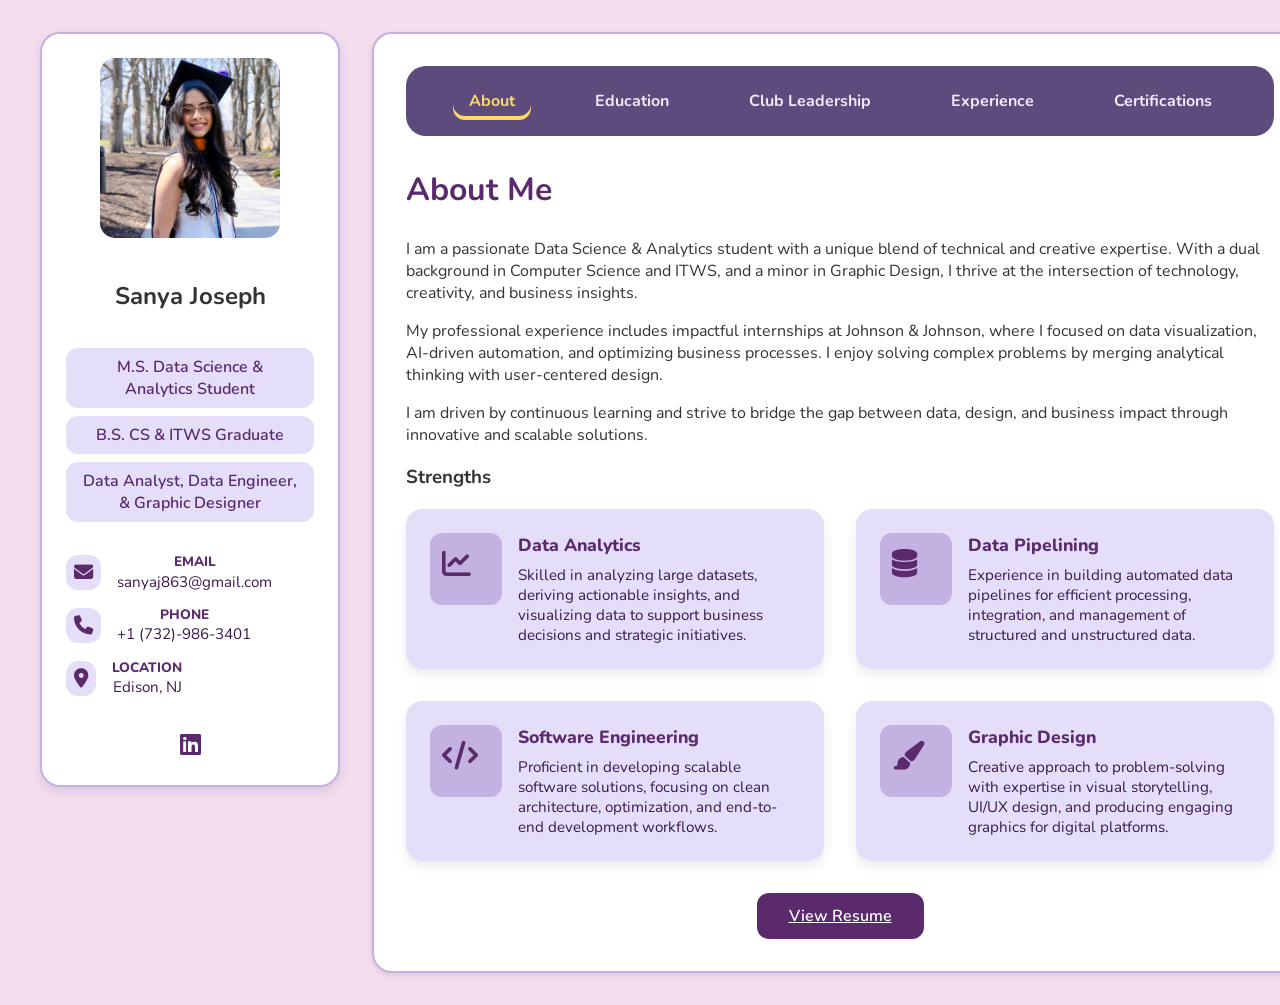
==== index.html @ 39442cc3 "Add files via upload" ====
<!DOCTYPE html>
<html lang="en">
<head>
  <meta charset="UTF-8" />
  <meta name="viewport" content="width=device-width, initial-scale=1.0"/>
  <title>Sanya Joseph | Portfolio</title>
  <link href="https://fonts.googleapis.com/css2?family=Nunito:wght@400;600;800&display=swap" rel="stylesheet"/>
  <link rel="stylesheet" href="styles.css"/>
  <link rel="stylesheet" href="https://cdnjs.cloudflare.com/ajax/libs/font-awesome/6.5.0/css/all.min.css"/>
</head>
<body>
  <div class="layout">
    <aside class="sidebar">
      <div class="profile-pic">
        <img src="me.jpeg" alt="Sanya Joseph" />
      </div>
      <h1>Sanya Joseph</h1>
      <div class="tags">
        <div class="tag">M.S. Data Science & Analytics Student</div>
        <div class="tag">B.S. CS & ITWS Graduate</div>
        <div class="tag">Data Analyst, Data Engineer, & Graphic Designer</div>
      </div>
      <div class="contact-info">
        <div class="contact-item">
          <i class="fas fa-envelope"></i>
          <div class="info">
            <div class="label">EMAIL</div>
            <div>sanyaj863@gmail.com</div>
          </div>
        </div>
        <div class="contact-item">
          <i class="fas fa-phone"></i>
          <div class="info">
            <div class="label">PHONE</div>
            <div>+1 (732)-986-3401</div>
          </div>
        </div>
        <div class="contact-item">
          <i class="fas fa-map-marker-alt"></i>
          <div class="info">
            <div class="label">LOCATION</div>
            <div>Edison, NJ</div>
          </div>
        </div>
      </div>
      <div class="social-icons">
        <a href="https://www.linkedin.com/in/sanyajoseph/"><i class="fab fa-linkedin"></i></a>
      </div>
    </aside>

    <main class="main-content">
      <nav class="top-nav">
        <a href="#about" class="tab-link active">About</a>
        <a href="#education" class="tab-link">Education</a>
        <a href="#leadership" class="tab-link">Club Leadership</a>
        <a href="#experience" class="tab-link">Experience</a>
        <a href="#certifications" class="tab-link">Certifications</a>

        
      </nav>

      <section id="about" class="content-section active">
        <h2>About Me</h2>
        <p>I am a passionate Data Science & Analytics student with a unique blend of technical and creative expertise. With a dual background in Computer Science and ITWS, and a minor in Graphic Design, I thrive at the intersection of technology, creativity, and business insights.</p>
        <p>My professional experience includes impactful internships at Johnson & Johnson, where I focused on data visualization, AI-driven automation, and optimizing business processes. I enjoy solving complex problems by merging analytical thinking with user-centered design.</p>
        <p>I am driven by continuous learning and strive to bridge the gap between data, design, and business impact through innovative and scalable solutions.</p>

        <h3>Strengths</h3>
        <div class="strengths-grid">
          <div class="strength-card">
            <div class="icon"><i class="fas fa-chart-line"></i></div>
            <div>
              <h4>Data Analytics</h4>
              <p>Skilled in analyzing large datasets, deriving actionable insights, and visualizing data to support business decisions and strategic initiatives.</p>
            </div>
          </div>
          <div class="strength-card">
            <div class="icon"><i class="fas fa-database"></i></div>
            <div>
              <h4>Data Pipelining</h4>
              <p>Experience in building automated data pipelines for efficient processing, integration, and management of structured and unstructured data.</p>
            </div>
          </div>
          <div class="strength-card">
            <div class="icon"><i class="fas fa-code"></i></div>
            <div>
              <h4>Software Engineering</h4>
              <p>Proficient in developing scalable software solutions, focusing on clean architecture, optimization, and end-to-end development workflows.</p>
            </div>
          </div>
          <div class="strength-card">
            <div class="icon"><i class="fas fa-paint-brush"></i></div>
            <div>
              <h4>Graphic Design</h4>
              <p>Creative approach to problem-solving with expertise in visual storytelling, UI/UX design, and producing engaging graphics for digital platforms.</p>
            </div>
          </div>
        </div>
        <div class="resume-button">
          <a href="https://drive.google.com/file/d/1BYQGJmXO6dcnNLf3S3LHB7S2b21vGsPY/view?usp=sharing" target="_blank">View Resume</a>
        </div>
      </section>

      <section id="education" class="content-section">
        <h2>Education</h2>
        <div class="education-timeline">
      
          <div class="edu-item">
            <div class="edu-logo">
              <img src="rpi.png" alt="RPI Logo" />
            </div>
            <div class="edu-content">
              <h3>Rensselaer Polytechnic Institute (RPI)</h3>
              <p class="edu-location">Troy, NY</p>
              <p class="edu-date">Aug 2025 – May 2026</p>
              <ul>
                <li>M.S. Data Science & Data Analytics (Information Technology)</li>
              </ul>
              <div class="coursework">
                <strong>Relevant Coursework:</strong> Data Resource Management & ETL, Foundations & Applied Data Science, X-Informatics, Data Analytics & Visualization, Internet Marketing, App Analytics & Predictive Modeling
              </div>
            </div>
          </div>
      
          <div class="edu-item">
            <div class="edu-logo">
              <img src="rpi.png" alt="RPI Logo" />
            </div>
            <div class="edu-content">
              <h3>Rensselaer Polytechnic Institute (RPI)</h3>
              <p class="edu-location">Troy, NY</p>
              <p class="edu-date">Aug 2022 – May 2025</p>
              <ul>
                <li>B.S. Computer Science & Information Technology & Web Science (ITWS)</li>
                <li>Minor: Graphic Design</li>
                <li>Dean’s List Recipient, GPA: 3.5/4.0</li>
              </ul>
              <div class="coursework">
                <strong>Relevant Coursework:</strong> Intro to Python, Data Structures, Algorithms, Computer Organization, Discrete Mathematics/Theory of Computing, Full Stack Web Development, Multivariable Calculus, Statistical Methods, Web Science Development, Graphic Design
              </div>
            </div>
          </div>
      
        </div>
      </section>

      <section id="leadership" class="content-section">
        <h2>Leadership & Activities</h2>
        <div class="leadership-grid">
      
          <div class="leadership-card">
            <div class="leadership-logo">
              <img src="itws.png" alt="ITWS Leadership Logo" />
            </div>
            <div class="leadership-content">
              <h3>ITWS Student Leadership</h3>
              <p class="role">President, previously Social Media Chair</p>
              <p class="leadership-date">April 2023 – April 2025</p>
              <p class="leadership-location">Troy, NY</p>
              <ul>
                <li>Led the ITWS Student Leadership Council, aligning initiatives with program goals and serving as the primary liaison to enhance student experience and drive improvements.</li>
              </ul>
            </div>
          </div>
      
          <div class="leadership-card">
            <div class="leadership-logo">
              <img src="acmw.png" alt="ACM-W Logo" />
            </div>
            <div class="leadership-content">
              <h3>Association for Computing Machinery – Women in Computing (ACM-W)</h3>
              <p class="role">Chair/President, previously Webmaster, General Active Member</p>
              <p class="leadership-date">Jan 2023 – May 2025</p>
              <p class="leadership-location">Troy, NY</p>
              <ul>
                <li>Led the ACM-W Chapter, managing 10+ initiatives aligned with its mission, while fostering partnerships with 5+ on-campus resources, clubs, and administration to support chapter goals.</li>
              </ul>
            </div>
          </div>
      
        </div>
      </section>
           

      <section id="experience" class="content-section">
        <h2>Experience</h2>
        <div class="experience-list">
          <div class="experience-card">
            <div class="exp-header">
              <img src="nyl.png" alt="NYL Logo" />
              <div>
                <h3>Technology Analyst Intern</h3>
                <p class="company-location">New York Life – New York, NY</p>
                <p class="exp-date">May 2025 – Aug 2025</p>
              </div>
            </div>
            <ul>
              <li>[Details to be added]</li>
            </ul>
          </div>
      
          <div class="experience-card">
            <div class="exp-header">
              <img src="jnj.png" alt="J&J Logo" />
              <div>
                <h3>Performance Management – Digital Data & Analytics Co-Op</h3>
                <p class="company-location">Johnson & Johnson Innovative Medicine – Remote</p>
                <p class="exp-date">Aug 2024 – May 2025</p>
              </div>
            </div>
            <ul>
              <li>Facilitated migration from InfoPath to PowerApps by gathering requirements and improving data collection.</li>
              <li>Developed LookerStudio dashboards for 18 sites, improving GMP compliance and decision-making.</li>
              <li>Created dashboards with actionable recommendations, saving $4000+ in projected costs.</li>
            </ul>
          </div>
      
          <div class="experience-card">
            <div class="exp-header">
              <img src="jnj.png" alt="J&J Logo" />
              <div>
                <h3>JJT: Technology & Data Insights Intern</h3>
                <p class="company-location">Johnson & Johnson Innovative Medicine – Titusville, NJ</p>
                <p class="exp-date">May 2024 – Aug 2024</p>
              </div>
            </div>
            <ul>
              <li>Reduced dashboard creation time by 75% via AI-based PowerBI Self-Serve Tool.</li>
              <li>Boosted AI insight accuracy by 30% through prompt engineering and UAT collaboration.</li>
              <li>Led 10+ events as TICC Social Pillar with 90%+ positive intern feedback.</li>
            </ul>
          </div>
      
          <div class="experience-card">
            <div class="exp-header">
              <img src="jnj.png" alt="J&J Logo" />
              <div>
                <h3>Enterprise Quality: Emerging Technologies & Solutions Intern</h3>
                <p class="company-location">Johnson & Johnson Quality & Compliance – Bridgewater, NJ</p>
                <p class="exp-date">May 2023 – Aug 2023</p>
              </div>
            </div>
            <ul>
              <li>Improved SharePoint usability for 50+ team members by centralizing contact information.</li>
              <li>Built 6 dashboards and R mockups to explore SCIA data and uncover insights.</li>
              <li>Streamlined document processing (40+ docs) using Python, Excel macros, and Power Query.</li>
            </ul>
          </div>
        </div> 
      
        <h3>Skills</h3>
      
        <div class="skills-category">
          <h4>Programming Languages & Technologies</h4>
          <div class="skills-grid">
            <div class="skill-card"><img src="java.png" alt=""><span>Java</span></div>
            <div class="skill-card"><img src="python.png" alt=""><span>Python</span></div>
            <div class="skill-card"><img src="cpp.png" alt=""><span>C++</span></div>
            <div class="skill-card"><img src="html.png" alt=""><span>HTML</span></div>
            <div class="skill-card"><img src="css.png" alt=""><span>CSS</span></div>
            <div class="skill-card"><img src="react.png" alt=""><span>React</span></div>
            <div class="skill-card"><img src="js.png" alt=""><span>JavaScript</span></div>
            <div class="skill-card"><img src="typescript.png" alt=""><span>TypeScript</span></div>
            <div class="skill-card"><img src="php.png" alt=""><span>PHP</span></div>
            <div class="skill-card"><img src="awsr.png" alt=""><span>AWS Redshift</span></div>
          </div>
        </div>
      
        <div class="skills-category">
          <h4>Data Visualization</h4>
          <div class="skills-grid">
            <div class="skill-card"><img src="pb.png" alt=""><span>PowerBI</span></div>
            <div class="skill-card"><img src="tableau.png" alt=""><span>Tableau</span></div>
            <div class="skill-card"><img src="looker.png" alt=""><span>Looker Studio</span></div>
            <div class="skill-card"><img src="R.png" alt=""><span>R</span></div>
          </div>
        </div>
      
        <div class="skills-category">
          <h4>Databases</h4>
          <div class="skills-grid">
            <div class="skill-card"><img src="mysql.png" alt=""><span>MySQL</span></div>
            <div class="skill-card"><img src="postgre.png" alt=""><span>PostgreSQL</span></div>
            <div class="skill-card"><img src="mongo.png" alt=""><span>MongoDB</span></div>
            <div class="skill-card"><img src="etl.png" alt=""><span>ETL & Data Pipelining</span></div>
          </div>
        </div>
      
        <div class="skills-category">
          <h4>Tools</h4>
          <div class="skills-grid">
            <div class="skill-card"><img src="git.png" alt=""><span>Git</span></div>
            <div class="skill-card"><img src="github.png" alt=""><span>Github</span></div>
            <div class="skill-card"><img src="linux.png" alt=""><span>Linux</span></div>
            <div class="skill-card"><img src="postman.png" alt=""><span>Postman</span></div>
            <div class="skill-card"><img src="json.png" alt=""><span>JSON</span></div>
          </div>
        </div>

      </section>

      <section id="certifications" class="content-section">
        <h2>Certifications</h2>
        <div class="certifications-grid">
      
          <div class="cert-card">
            <div class="cert-logo">
              <img src="coursera.png" alt="Coursera" />
            </div>
            <div class="cert-content">
              <h3>Google Data Analytics Professional Certificate</h3>
              <p>Coursera • 2025</p>
            </div>
          </div>
      
          <div class="cert-card">
            <div class="cert-logo">
              <img src="oracle.png" alt="AWS" />
            </div>
            <div class="cert-content">
              <h3>Oracle Cloud Infrastructure 2023 Certified Foundations Associate</h3>
              <p>Oracle • 2023</p>
            </div>
          </div>
      
          <div class="cert-card">
            <div class="cert-logo">
              <img src="udemy.png" alt="IBM" />
            </div>
            <div class="cert-content">
              <h3>Microsoft Power BI Desktop for Business Intelligence</h3>
              <p>Udemy • 2023</p>
            </div>
          </div>

          <div class="cert-card">
            <div class="cert-logo">
              <img src="nyu.png" alt="IBM" />
            </div>
            <div class="cert-content">
              <h3>NYUx.DBMS.1: Introduction to Database Queries</h3>
              <p>New York University • 2020</p>
            </div>
          </div>

          <div class="cert-card">
            <div class="cert-logo">
              <img src="harvard.png" alt="IBM" />
            </div>
            <div class="cert-content">
              <h3>CS50: CS50's Introduction to Computer Science, Harvard University</h3>
              <p>Harvard University • 2020</p>
            </div>
          </div>
      
        </div>
      </section>

    </main>
  </div>

  <script>
    const tabs = document.querySelectorAll('.tab-link');
    const sections = document.querySelectorAll('.content-section');

    tabs.forEach(tab => {
      tab.addEventListener('click', e => {
        e.preventDefault();
        tabs.forEach(t => t.classList.remove('active'));
        sections.forEach(s => s.classList.remove('active'));

        tab.classList.add('active');
        const target = document.querySelector(tab.getAttribute('href'));
        target.classList.add('active');
      });
    });
  </script>
</body>
</html>
---- styles.css ----
body {
  margin: 0;
  font-family: 'Nunito', sans-serif;
  background-color: #f3ddef;
  color: #333;
}

.layout {
  display: grid;
  grid-template-columns: 1fr 3fr;
  gap: 2rem;
  max-width: 1200px;
  margin: 0 auto;
  padding: 2rem;
  grid-template-columns: 300px 1fr; /* Fixed width for sidebar */
}

.sidebar {
  background-color: #ffffff;
  border: 2px solid #c3b1e1;
  border-radius: 20px;
  padding: 1.5rem;
  display: flex;
  flex-direction: column;
  align-items: center;
  text-align: center;
  box-shadow: 0 4px 12px rgba(0, 0, 0, 0.1);
  gap: 1rem;
  position: sticky;
  top: 2rem; /* Keeps the sidebar stuck after scrolling down */
  align-self: start;
  height: fit-content; /* Ensures sidebar fits its content height */
}

.profile-pic img {
  width: 180px;
  height: 180px;
  border-radius: 15px;
  object-fit: cover;
}

.sidebar h1 {
  font-size: 1.5rem;
  font-weight: 700;
}

.tags {
  display: flex;
  flex-direction: column;
  gap: 0.5rem;
  width: 100%;
}

.tag {
  background-color: #e4def9;
  color: #5b2a6d;
  padding: 0.5rem 1rem;
  border-radius: 12px;
  font-weight: 600;
  text-align: center;
}

.contact-info {
  display: flex;
  flex-direction: column;
  gap: 1rem;
  align-items: flex-start;
  width: 100%;
  margin-top: 1rem;
}

.contact-item {
  display: flex;
  align-items: center;
  gap: 1rem;
  font-size: 0.95rem;
  color: #3a1a4d;
}

.contact-item i {
  font-size: 1.2rem;
  color: #5b2a6d;
  background: #e4def9;
  padding: 0.5rem;
  border-radius: 12px;
}

.contact-item .info {
  display: flex;
  flex-direction: column;
  justify-content: center; /* This will center the label + value vertically */
  line-height: 1.2; /* Optional: tighten line spacing */
}

.contact-item .label {
  font-weight: 800;
  color: #5b2a6d;
  font-size: 0.85rem;
  margin-bottom: 0.15rem; /* Reduce gap between label and value */
}

.social-icons {
  display: flex;
  justify-content: center;
  gap: 1rem;
  margin-top: 1rem;
}

.social-icons a {
  font-size: 1.5rem;
  color: #5b2a6d;
  transition: transform 0.3s ease;
}

.social-icons a:hover {
  transform: scale(1.2);
}

.main-content {
  background-color: #ffffff;
  border: 2px solid #c3b1e1;
  border-radius: 20px;
  padding: 2rem;
  box-shadow: 0 2px 6px rgba(0, 0, 0, 0.1);
  width: 100%;
}

.top-nav {
  display: flex;
  justify-content: center;
  gap: 3rem;
  background-color: #5e4b7d;
  padding: 1rem 0;
  border-radius: 20px;
  margin-bottom: 2rem;
}

.top-nav a {
  text-decoration: none;
  color: #f0e9f9;
  font-weight: 700;
  font-size: 1rem;
  padding: 0.5rem 1rem;
  border-radius: 12px;
}

.top-nav a.active {
  color: #ffd966;
  box-shadow: inset 0 -4px 0 #ffd966;
}

.top-nav a:hover {
  color: #ffd966;
}

.content-section {
  display: none;
}

.content-section.active {
  display: block;
}

h2 {
  font-size: 2rem;
  color: #5b2a6d;
}

.strengths-grid {
  display: grid;
  grid-template-columns: 1fr 1fr;
  gap: 2rem;
}

.strength-card {
  display: flex;
  align-items: flex-start;
  gap: 1rem;
  background-color: #e4def9;
  border-radius: 16px;
  padding: 1.5rem;
  box-shadow: 0 6px 12px rgba(0, 0, 0, 0.08);
}

.strength-card .icon {
  font-size: 1.8rem;
  background: #c3b1e1;
  color: #5b2a6d;
  padding: 0.75rem;
  border-radius: 12px;
  min-width: 3rem;
  min-height: 3rem;
}

.strength-card h4 {
  margin: 0;
  color: #5b2a6d;
  font-size: 1.1rem;
  font-weight: 800;
}

.strength-card p {
  margin: 0.5rem 0 0 0;
  font-size: 0.95rem;
  color: #3a1a4d;
}

.resume-button {
  margin-top: 2rem;
  text-align: center;
}

.resume-button a {
  display: inline-block;
  background: #5b2a6d;
  color: #ffffff;
  padding: 0.75rem 2rem;
  border-radius: 12px;
  font-weight: 600;
  font-size: 1rem;
}

.timeline {
  position: relative;
  padding-left: 3rem;
}

.timeline::before {
  content: '';
  position: absolute;
  left: 1rem;
  top: 0;
  width: 3px;
  height: 100%;
  background: linear-gradient(to bottom, #c3b1e1, #e4def9);
  border-radius: 3px;
}

.timeline-item {
  background: #fff;
  border-radius: 16px;
  padding: 1.5rem;
  margin-bottom: 2rem;
  box-shadow: 0 4px 12px rgba(0, 0, 0, 0.1);
  display: flex;
  gap: 1.5rem;
  align-items: flex-start;
  transition: transform 0.3s ease;
}

.timeline-item:hover {
  transform: translateY(-4px);
}

.timeline-item .icon {
  position: relative;
  background: #e4def9;
  color: #5b2a6d;
  width: 2.5rem;
  height: 2.5rem;
  display: flex;
  align-items: center;
  justify-content: center;
  border-radius: 12px;
  box-shadow: 0 2px 6px rgba(0, 0, 0, 0.1);
  font-size: 1.2rem;
  margin-top: 0.25rem;
  flex-shrink: 0;
}

.timeline-item img {
  width: 60px;
  height: auto;
  border-radius: 8px;
  object-fit: contain;
}

.timeline-item h3 {
  margin: 0 0 0.25rem 0;
  color: #5b2a6d;
  font-weight: 800;
}

.timeline-item strong {
  display: block;
  margin-bottom: 0.25rem;
  color: #3a1a4d;
  font-size: 0.95rem;
}

.timeline-item .date {
  color: #9b7fbd;
  font-size: 0.85rem;
  margin-bottom: 0.5rem;
}

.timeline-item ul {
  padding-left: 1.5rem;
  margin: 0;
  list-style: disc;
}

.skills-grid {
  display: grid;
  grid-template-columns: repeat(auto-fit, minmax(220px, 1fr));
  gap: 1.5rem;
  margin-top: 2rem;
}

.skill-category {
  background: #e4def9;
  border-radius: 16px;
  padding: 1rem;
  box-shadow: 0 4px 12px rgba(0, 0, 0, 0.08);
  display: flex;
  align-items: center;
  gap: 0.75rem;
}

.skill-category i {
  font-size: 1.5rem;
  color: #5b2a6d;
  background: #c3b1e1;
  padding: 0.5rem;
  border-radius: 12px;
}

.skill-category h4 {
  margin: 0;
  color: #5b2a6d;
  font-weight: 800;
}

.skill-category p {
  margin: 0;
  color: #3a1a4d;
  font-size: 0.9rem;
}

@media (max-width: 1024px) {
  .layout {
    grid-template-columns: 1fr;
  }

  .timeline-item {
    flex-direction: column;
    align-items: flex-start;
  }

  .timeline-item img {
    margin-bottom: 0.5rem;
  }
}

@media (max-width: 768px) {
  .strengths-grid {
    grid-template-columns: 1fr;
  }

  .skills-grid {
    grid-template-columns: 1fr;
  }
}

.experience-list {
  display: flex;
  flex-direction: column;
  gap: 2rem;
}

.experience-card {
  background: #ffffff;
  border: 2px solid #c3b1e1;
  border-radius: 20px;
  padding: 1.5rem;
  box-shadow: 0 4px 12px rgba(0, 0, 0, 0.1);
}

.exp-header {
  display: flex;
  align-items: center;
  gap: 1rem;
  margin-bottom: 1rem;
}

.exp-header img {
  width: 60px;
  height: 60px;
  object-fit: contain;
  border-radius: 12px;
  flex-shrink: 0;
}

.exp-header h3 {
  margin: 0;
  font-size: 1.2rem;
  color: #5b2a6d;
  font-weight: 800;
}

.company-location {
  margin: 0.2rem 0;
  font-size: 0.95rem;
  color: #3a1a4d;
}

.exp-date {
  margin: 0;
  font-size: 0.85rem;
  color: #9b7fbd;
}

.experience-card ul {
  padding-left: 1.5rem;
  margin: 0;
  list-style: disc;
  color: #3a1a4d;
  font-size: 0.95rem;
}

.experience-card ul li {
  margin-bottom: 0.5rem;
}

@media (max-width: 768px) {
  .exp-header {
    flex-direction: column;
    align-items: flex-start;
  }

  .exp-header img {
    margin-bottom: 0.5rem;
  }
}

.experience-card {
  background: #ffffff;
  border: 2px solid #c3b1e1;
  border-radius: 20px;
  padding: 1.5rem;
  box-shadow: 0 4px 12px rgba(0, 0, 0, 0.1);
  transition: transform 0.3s ease, box-shadow 0.3s ease, border 0.4s ease;
  position: relative;
  overflow: hidden;
}

.experience-card::before {
  content: '';
  position: absolute;
  inset: 0;
  border-radius: 20px;
  padding: 2px;
  background: linear-gradient(135deg, #c3b1e1, #e4def9, #c3b1e1);
  mask: linear-gradient(#fff 0 0) content-box, linear-gradient(#fff 0 0);
  mask-composite: exclude;
  -webkit-mask-composite: destination-out;
  transition: opacity 0.3s ease;
  opacity: 0;
  pointer-events: none;
}

.experience-card:hover {
  transform: translateY(-6px);
  box-shadow: 0 8px 20px rgba(155, 127, 189, 0.25);
  border-color: transparent;
}

.experience-card:hover::before {
  opacity: 1;
}

.skills-category {
  margin-bottom: 2rem;
}

.skills-category h3 {
  font-size: 1.3rem;
  color: #5b2a6d;
  margin-bottom: 1rem;
}

.skills-grid {
  display: grid;
  grid-template-columns: repeat(auto-fit, minmax(140px, 1fr));
  gap: 1rem;
}

.skill-card {
  background: #e4def9;
  border-radius: 16px;
  padding: 1rem;
  display: flex;
  flex-direction: column;
  align-items: center;
  gap: 0.5rem;
  box-shadow: 0 4px 12px rgba(0, 0, 0, 0.1);
  transition: transform 0.3s ease, box-shadow 0.3s ease;
}

.skill-card img {
  width: 80%;
  height: auto;
  object-fit: contain;
  transition: transform 0.3s ease;
  margin-bottom: 0.5rem;
}

.skill-card:hover img {
  transform: scale(1.2);
}

.skill-card span {
  font-weight: 600;
  color: #3a1a4d;
  text-align: center;
  font-size: 0.95rem;
}

/* Hover Effect */
.skill-card:hover {
  transform: translateY(-6px);
  box-shadow: 0 6px 20px rgba(155, 127, 189, 0.3);
}

.education-timeline {
  position: relative;
  margin-top: 2rem;
  padding-left: 3rem;
}

.education-timeline::before {
  content: '';
  position: absolute;
  left: 1.5rem;
  top: 0;
  width: 4px;
  height: 100%;
  background: linear-gradient(to bottom, #c3b1e1, #e4def9);
  border-radius: 2px;
}

.edu-item {
  display: flex;
  align-items: flex-start;
  gap: 1.5rem;
  margin-bottom: 2rem;
  position: relative;
}

.edu-logo {
  width: 80px;
  height: 80px;
  border-radius: 50%;
  overflow: hidden;
  background: #e4def9;
  display: flex;
  align-items: center;
  justify-content: center;
  box-shadow: 0 4px 12px rgba(0, 0, 0, 0.1);
  flex-shrink: 0;
  position: relative;
}

.edu-logo img {
  width: 100%;
  height: 100%;
  object-fit: cover;
  border-radius: 50%;
}

.edu-content {
  background: #ffffff;
  border: 1px solid #c3b1e1;
  border-radius: 16px;
  padding: 1rem 1.5rem;
  box-shadow: 0 4px 10px rgba(0, 0, 0, 0.08);
  transition: transform 0.3s ease, box-shadow 0.3s ease;
}

.edu-item:hover .edu-content {
  transform: translateY(-4px);
  box-shadow: 0 6px 16px rgba(155, 127, 189, 0.2);
}

.edu-content h3 {
  margin: 0;
  font-size: 1.2rem;
  color: #5b2a6d;
  font-weight: 800;
}

.edu-location {
  font-size: 0.95rem;
  color: #3a1a4d;
  margin: 0.2rem 0;
}

.edu-date {
  font-size: 0.85rem;
  color: #9b7fbd;
  margin: 0 0 0.5rem 0;
}

.edu-content ul {
  list-style: disc;
  padding-left: 1.2rem;
  margin: 0;
  font-size: 0.95rem;
  color: #3a1a4d;
}

@media (max-width: 768px) {
  .edu-item {
    flex-direction: column;
    align-items: flex-start;
  }

  .education-timeline::before {
    left: 0.75rem;
  }
}
.coursework {
  margin-top: 0.75rem;
  font-size: 0.9rem;
  color: #3a1a4d;
  line-height: 1.4;
}

.coursework strong {
  color: #5b2a6d;
  font-weight: 700;
}
.leadership-grid {
  display: grid;
  grid-template-columns: repeat(auto-fit, minmax(320px, 1fr));
  gap: 2rem;
  margin-top: 2rem;
}

.leadership-card {
  background: #ffffff;
  border: 2px solid #c3b1e1;
  border-radius: 20px;
  padding: 1.5rem;
  display: flex;
  flex-direction: column;
  align-items: center;
  text-align: center;
  box-shadow: 0 4px 12px rgba(0, 0, 0, 0.1);
  transition: transform 0.3s ease, box-shadow 0.3s ease;
}

.leadership-card:hover {
  transform: translateY(-6px);
  box-shadow: 0 6px 20px rgba(155, 127, 189, 0.25);
}

.leadership-logo {
  width: 80px;
  height: 80px;
  border-radius: 50%;
  overflow: hidden;
  background: #e4def9;
  display: flex;
  align-items: center;
  justify-content: center;
  margin-bottom: 1rem;
}

.leadership-logo img {
  width: 70%;
  height: auto;
  object-fit: contain;
  border-radius: 50%;
}

.leadership-content h3 {
  font-size: 1.1rem;
  color: #5b2a6d;
  font-weight: 800;
  margin-bottom: 0.5rem;
}

.role {
  font-size: 0.95rem;
  color: #3a1a4d;
  margin: 0.2rem 0;
}

.leadership-date {
  font-size: 0.85rem;
  color: #9b7fbd;
  margin: 0.2rem 0;
}

.leadership-location {
  font-size: 0.85rem;
  color: #3a1a4d;
  margin-bottom: 0.5rem;
}

.leadership-content ul {
  list-style: disc;
  padding-left: 1.2rem;
  text-align: left;
  font-size: 0.9rem;
  color: #3a1a4d;
  margin: 0;
}

@media (max-width: 768px) {
  .leadership-card {
    text-align: left;
    align-items: flex-start;
  }

  .leadership-logo {
    margin-bottom: 0.5rem;
  }
}
.certifications-grid {
  display: grid;
  grid-template-columns: repeat(auto-fit, minmax(280px, 1fr));
  gap: 2rem;
  margin-top: 2rem;
}

.cert-card {
  background: rgba(255, 255, 255, 0.7);
  backdrop-filter: blur(6px);
  border: 1px solid #c3b1e1;
  border-radius: 20px;
  padding: 1.5rem;
  box-shadow: 0 4px 12px rgba(0, 0, 0, 0.08);
  display: flex;
  flex-direction: column;
  align-items: center;
  text-align: center;
  transition: transform 0.4s ease, box-shadow 0.4s ease, border 0.4s ease;
  cursor: pointer;
}

.cert-card:hover {
  transform: rotateX(5deg) rotateY(-5deg) scale(1.02);
  box-shadow: 0 8px 24px rgba(155, 127, 189, 0.3);
  border-color: #a188d4;
}

.cert-logo {
  width: 80px;
  height: 80px;
  border-radius: 50%;
  overflow: hidden;
  background: #e4def9;
  display: flex;
  align-items: center;
  justify-content: center;
  margin-bottom: 1rem;
  box-shadow: 0 2px 8px rgba(0, 0, 0, 0.1);
}

.cert-logo img {
  width: 70%;
  height: auto;
  object-fit: contain;
  border-radius: 50%;
}

.cert-content h3 {
  font-size: 1rem;
  font-weight: 700;
  color: #5b2a6d;
  margin: 0.5rem 0;
}

.cert-content p {
  font-size: 0.85rem;
  color: #3a1a4d;
  margin: 0;
}
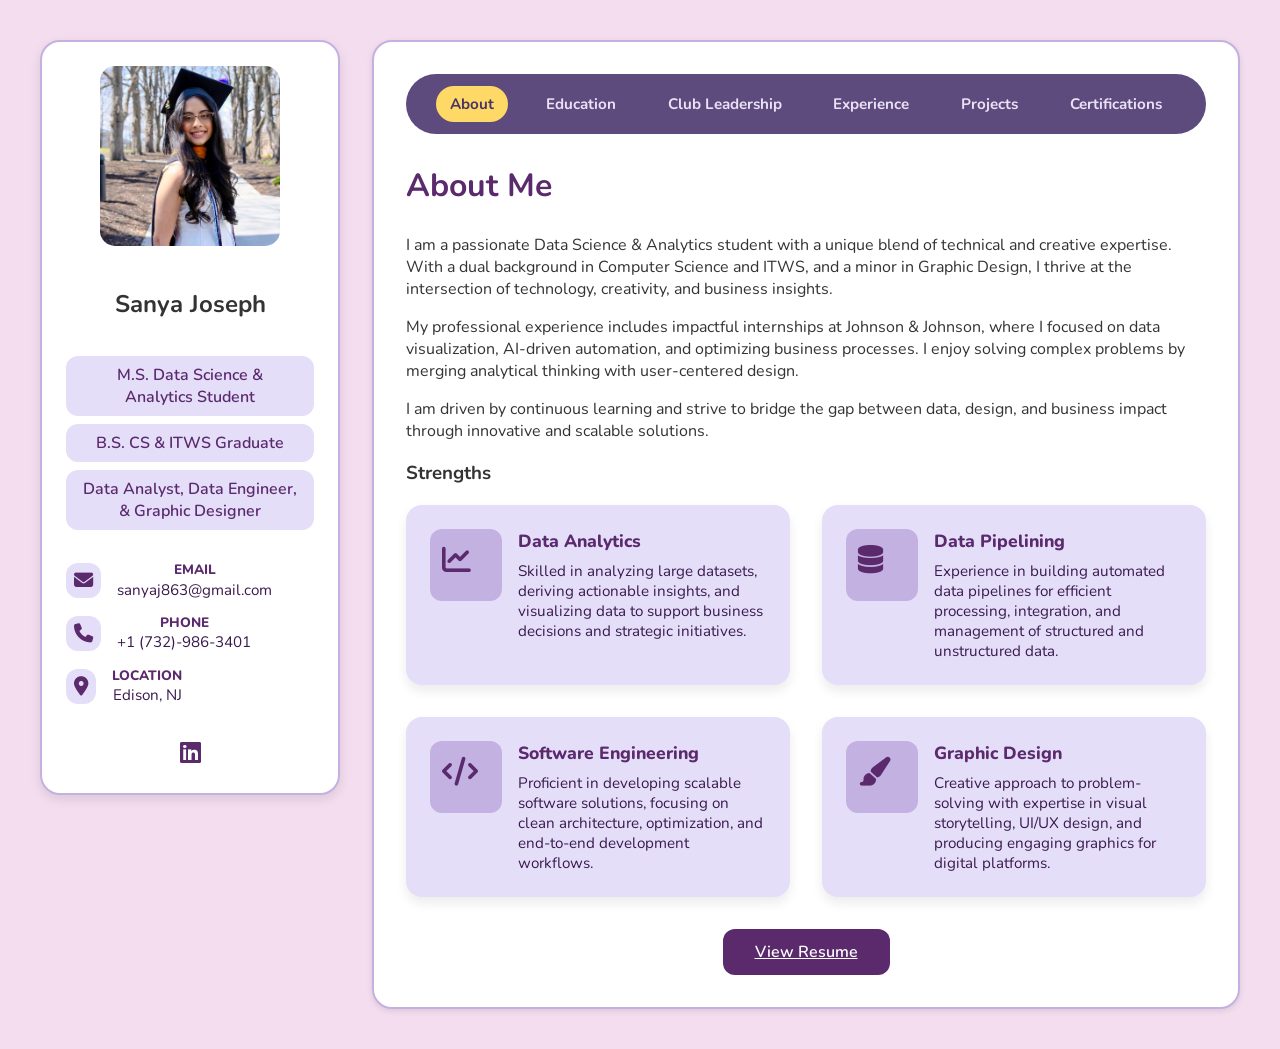
==== commit c003ad0b: "add projects, update education, and experience sections." ====
--- a/index.html
+++ b/index.html
@@ -54,6 +54,7 @@
         <a href="#education" class="tab-link">Education</a>
         <a href="#leadership" class="tab-link">Club Leadership</a>
         <a href="#experience" class="tab-link">Experience</a>
+        <a href="#projects" class="tab-link">Projects</a>
         <a href="#certifications" class="tab-link">Certifications</a>
 
         
@@ -97,7 +98,7 @@
           </div>
         </div>
         <div class="resume-button">
-          <a href="https://drive.google.com/file/d/1BYQGJmXO6dcnNLf3S3LHB7S2b21vGsPY/view?usp=sharing" target="_blank">View Resume</a>
+          <a href="personalwebsite/Sanya Joseph Resume_Jan2026.pdf" target="_blank">View Resume</a>
         </div>
       </section>
 
@@ -115,9 +116,10 @@
               <p class="edu-date">Aug 2025 – May 2026</p>
               <ul>
                 <li>M.S. Data Science & Data Analytics (Information Technology)</li>
+                <li>Dean’s List Recipient, GPA: 3.97/4.0</li>
               </ul>
               <div class="coursework">
-                <strong>Relevant Coursework:</strong> Data Resource Management & ETL, Foundations & Applied Data Science, X-Informatics, Data Analytics & Visualization, Internet Marketing, App Analytics & Predictive Modeling
+                <strong>Relevant Coursework:</strong> Data Resource Management & ETL, Foundations & Applied Data Science, Software Development, Data Analytics & Visualization
               </div>
             </div>
           </div>
@@ -189,13 +191,36 @@
             <div class="exp-header">
               <img src="nyl.png" alt="NYL Logo" />
               <div>
+                <h3>Part-Time Technology Analyst</h3>
+                <p class="company-location">New York Life – New York, NY</p>
+                <p class="exp-date">Aug 2025 - Present</p>
+              </div>
+            </div>
+            <ul>
+              <li>Leading initiation of a Reinsurance application, designing UI mockups and coordinating development teams, Security (SSO), onboarding, and QA testing for delivery.
+              </li>
+              <li>Designing and consolidating a commissions data engine to unify data from multiple systems, supporting improved reporting and data consistency
+              </li>
+              <li>Creating centralized middleware documentation and architecture diagrams, consolidating system knowledge into a single reference for cross-team use. Additionally, acting as a business analyst for two intakes. </li>
+            </ul>
+          </div>
+        <div class="experience-list">
+          <div class="experience-card">
+            <div class="exp-header">
+              <img src="nyl.png" alt="NYL Logo" />
+              <div>
                 <h3>Technology Analyst Intern</h3>
                 <p class="company-location">New York Life – New York, NY</p>
                 <p class="exp-date">May 2025 – Aug 2025</p>
               </div>
             </div>
             <ul>
-              <li>[Details to be added]</li>
+              <li>Designed and documented architecture diagrams for multiple use cases and presented to Security and Enterprise Architecture boards to drive approvals.
+              </li>
+              <li>Built a relational database and data dictionary (1K+ rows, 10 metadata fields) for the Annuities Data Warehouse, and created a custom OpenAI GPT for natural language querying.
+              </li>
+              <li>Led ETL processing of 100K+ annuities records using Toad for Oracle, performing data preparation and co-developing a predictive AI model in AWS SageMaker.
+              </li>
             </ul>
           </div>
       
@@ -299,6 +324,99 @@
 
       </section>
 
+      <section id="projects" class="content-section">
+        <h2>Projects</h2>
+      
+        <div class="projects-grid">
+      
+      
+          <!-- ================= PROJECT 1 ================= -->
+      
+          <div class="project-card">
+      
+            <h3>The Barkery – Brand Identity Design</h3>
+      
+            <p>
+              The Barkery is a brand identity project created in my Spring 2024 Brand Identity Design class.
+              The project included a full creative brief, mood board, logo design, stationery package,
+              advertising campaign, merchandise, website mockups, package designs, animated logo,
+              and a printed brand standards manual.
+            </p>
+      
+            <div class="project-tags">
+              <span>Branding</span>
+              <span>Illustrator</span>
+              <span>Photoshop</span>
+              <span>Logo Design</span>
+              <span>Graphic Design</span>
+            </div>
+      
+            <div class="project-buttons">
+              <a href="barkery/brand standards manual_finalimage.pdf" target="_blank">Click here to see Brand Manual</a>
+              <a href="barkery/The Barkery Brand Presentation.pdf" target="_blank">Click here to see the Presentation</a>
+            </div>
+      
+          </div>
+      
+      
+      
+          <!-- ================= PROJECT 2 ================= -->
+      
+          <div class="project-card">
+      
+            <h3>Food & Landmarks Passport - Interactive Passport</h3>
+      
+            <p>
+              This project explores the relationship between food and architecture as cultural symbols.
+              It is an interactive visual dictionary of global foods and landmarks from 15 countries,
+              designed using Illustrator, HTML, CSS, Javascript, and built as an interactive web experience.
+            </p>
+      
+            <div class="project-tags">
+              <span>Illustrator</span>
+              <span>Figma</span>
+              <span>HTML</span>
+              <span>CSS</span>
+              <span>JavaScript</span>
+            </div>
+      
+            <div class="project-buttons">
+              <a href="passport/index.html" target="_blank">Open Interactive Project</a>
+            </div>
+      
+          </div>
+
+          <!-- ================= PROJECT 3 ================= -->
+      
+          <div class="project-card">
+      
+            <h3>Social Media Analytics Dashboard</h3>
+      
+            <p>
+              This project analyzes viral social media trends across TikTok, Instagram, Twitter,
+              and YouTube. Using data analytics and visualization, I built an interactive dashboard
+              and visual guide to help creators understand engagement patterns and optimize content.
+            </p>
+      
+            <div class="project-tags">
+              <span>Data Analytics</span>
+              <span>Dashboard</span>
+              <span>JavaScript</span>
+              <span>Chart.js</span>
+              <span>Visualization</span>
+            </div>
+      
+            <div class="project-buttons">
+              <a href="dashboard/index.html" target="_blank">Open Dashboard</a>
+              <a href="files/socialmedia-report.pdf" target="_blank">View Report</a>
+            </div>
+      
+          </div>
+      
+      
+        </div>
+      </section>
+
       <section id="certifications" class="content-section">
         <h2>Certifications</h2>
         <div class="certifications-grid">
--- a/styles.css
+++ b/styles.css
@@ -7,12 +7,14 @@
 
 .layout {
   display: grid;
-  grid-template-columns: 1fr 3fr;
+  grid-template-columns: 300px 1fr;
   gap: 2rem;
+
+  margin: 40px auto;
   max-width: 1200px;
-  margin: 0 auto;
-  padding: 2rem;
-  grid-template-columns: 300px 1fr; /* Fixed width for sidebar */
+  margin-left: auto;
+  margin-right: auto;
+  margin-top: 40px;
 }
 
 .sidebar {
@@ -27,9 +29,9 @@
   box-shadow: 0 4px 12px rgba(0, 0, 0, 0.1);
   gap: 1rem;
   position: sticky;
-  top: 2rem; /* Keeps the sidebar stuck after scrolling down */
+  top: 2rem; 
   align-self: start;
-  height: fit-content; /* Ensures sidebar fits its content height */
+  height: fit-content; 
 }
 
 .profile-pic img {
@@ -88,15 +90,15 @@
 .contact-item .info {
   display: flex;
   flex-direction: column;
-  justify-content: center; /* This will center the label + value vertically */
-  line-height: 1.2; /* Optional: tighten line spacing */
+  justify-content: center; 
+  line-height: 1.2; 
 }
 
 .contact-item .label {
   font-weight: 800;
   color: #5b2a6d;
   font-size: 0.85rem;
-  margin-bottom: 0.15rem; /* Reduce gap between label and value */
+  margin-bottom: 0.15rem;
 }
 
 .social-icons {
@@ -122,35 +124,42 @@
   border-radius: 20px;
   padding: 2rem;
   box-shadow: 0 2px 6px rgba(0, 0, 0, 0.1);
-  width: 100%;
 }
 
 .top-nav {
   display: flex;
-  justify-content: center;
-  gap: 3rem;
-  background-color: #5e4b7d;
-  padding: 1rem 0;
-  border-radius: 20px;
-  margin-bottom: 2rem;
+  justify-content: space-between;
+  align-items: center;
+  background: #5e4b7d;
+  flex-wrap: nowrap;
+  padding: 12px 30px;
+  border-radius: 40px;
+  margin-bottom: 30px;
 }
 
 .top-nav a {
   text-decoration: none;
-  color: #f0e9f9;
+  color: #e9e2f6;
+
   font-weight: 700;
-  font-size: 1rem;
-  padding: 0.5rem 1rem;
-  border-radius: 12px;
+  font-size: 0.95rem;
+
+  padding: 8px 14px;
+
+  border-radius: 20px;
+
+  white-space: nowrap;
+
+  transition: 0.2s;
 }
 
 .top-nav a.active {
-  color: #ffd966;
-  box-shadow: inset 0 -4px 0 #ffd966;
+  background: #ffd966;
+  color: #4a3566;
 }
 
 .top-nav a:hover {
-  color: #ffd966;
+  background: rgba(255,255,255,0.15);
 }
 
 .content-section {
@@ -779,4 +788,24 @@
   margin: 0;
 }
 
-
+.project-buttons {
+  margin-top: 1rem;
+  display: flex;
+  gap: .5rem;
+  flex-wrap: wrap;
+}
+
+.project-buttons a {
+  background: #5b2a6d;
+  color: white;
+  text-decoration: none;
+  padding: .4rem .8rem;
+  border-radius: 10px;
+  font-size: .9rem;
+}
+
+.project-buttons a:hover {
+  background: #7a4c9f;
+}
+
+
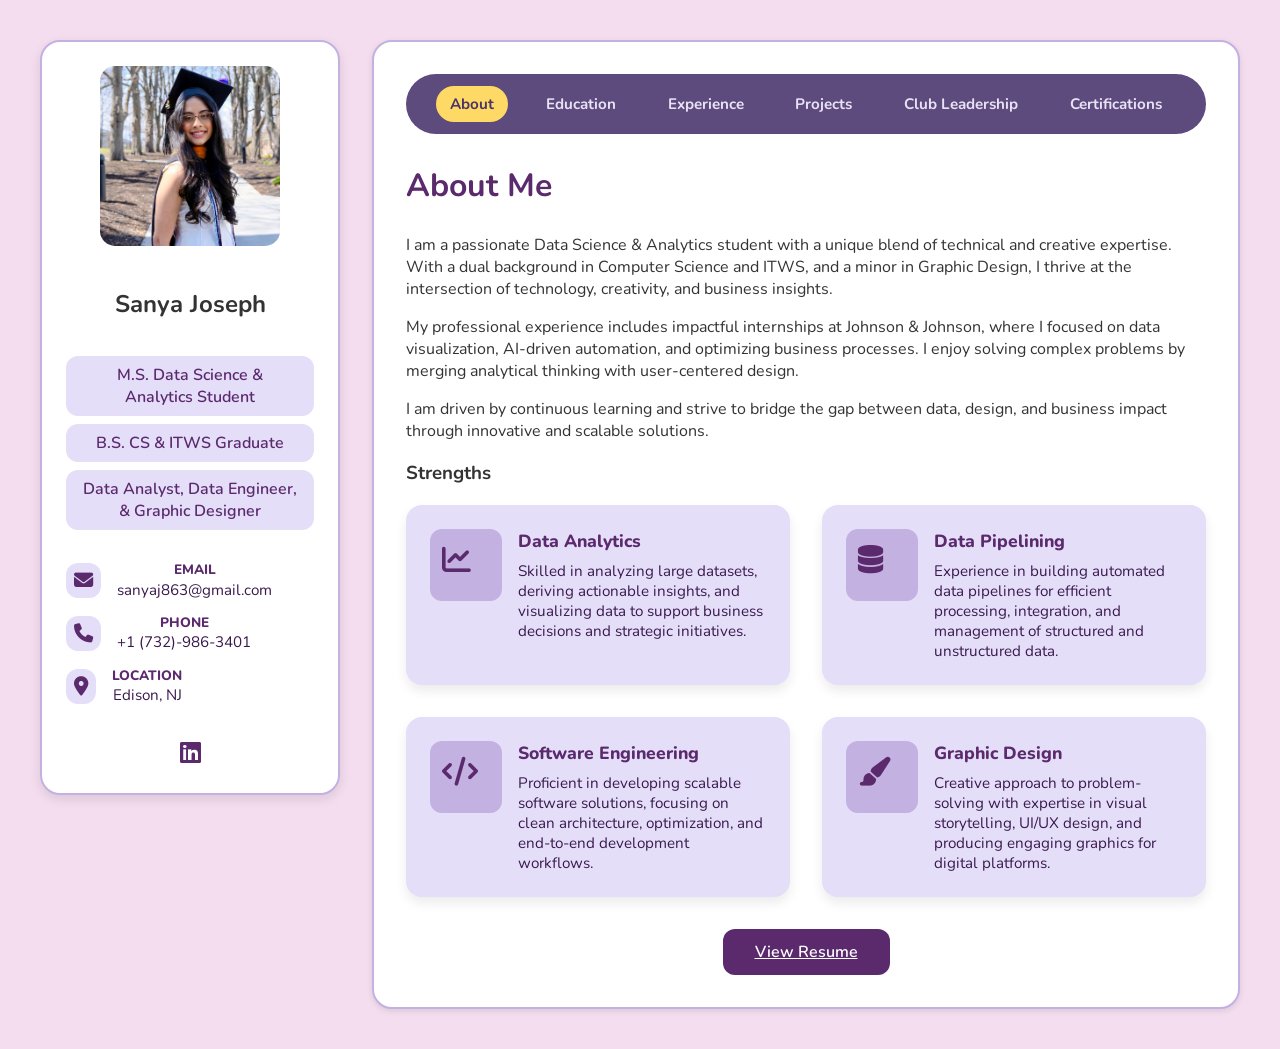
==== commit 60da9f34: "update order of nav bar" ====
--- a/index.html
+++ b/index.html
@@ -52,9 +52,9 @@
       <nav class="top-nav">
         <a href="#about" class="tab-link active">About</a>
         <a href="#education" class="tab-link">Education</a>
-        <a href="#leadership" class="tab-link">Club Leadership</a>
         <a href="#experience" class="tab-link">Experience</a>
         <a href="#projects" class="tab-link">Projects</a>
+        <a href="#leadership" class="tab-link">Club Leadership</a>
         <a href="#certifications" class="tab-link">Certifications</a>
 
         
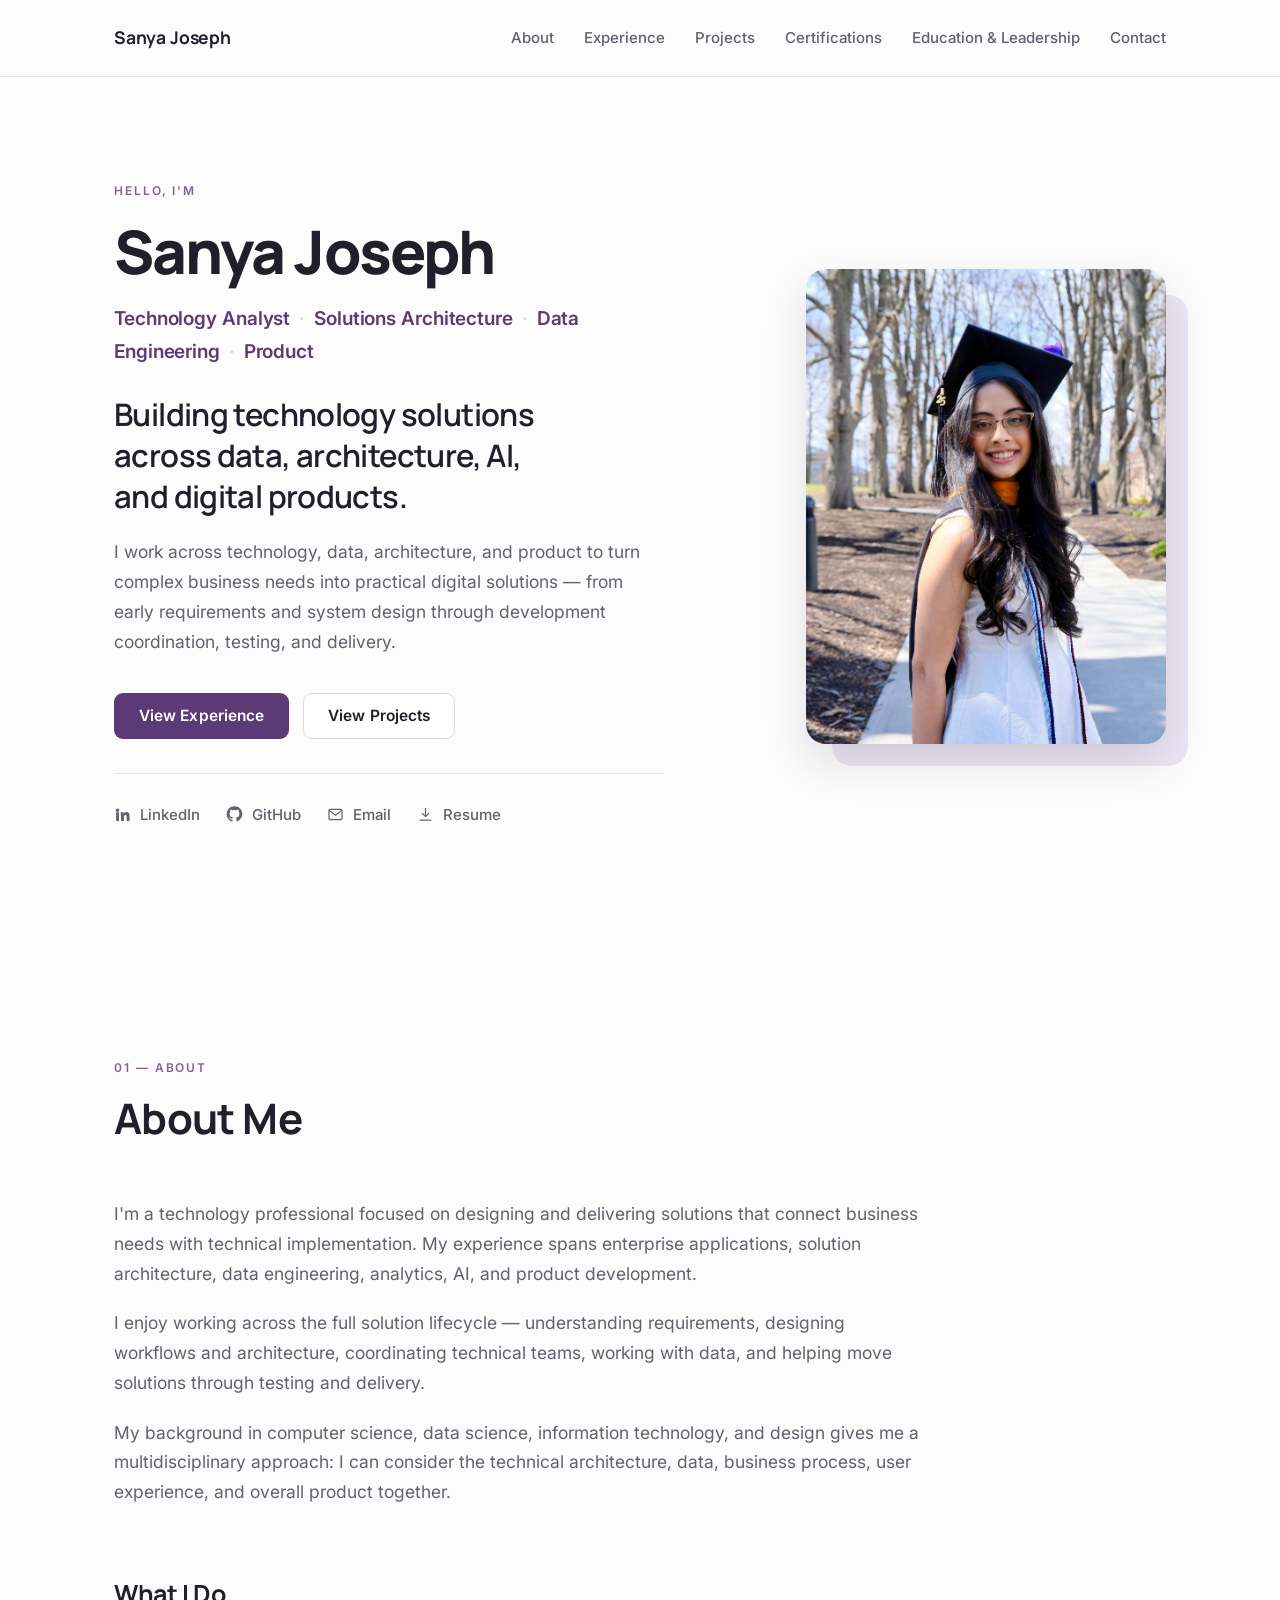
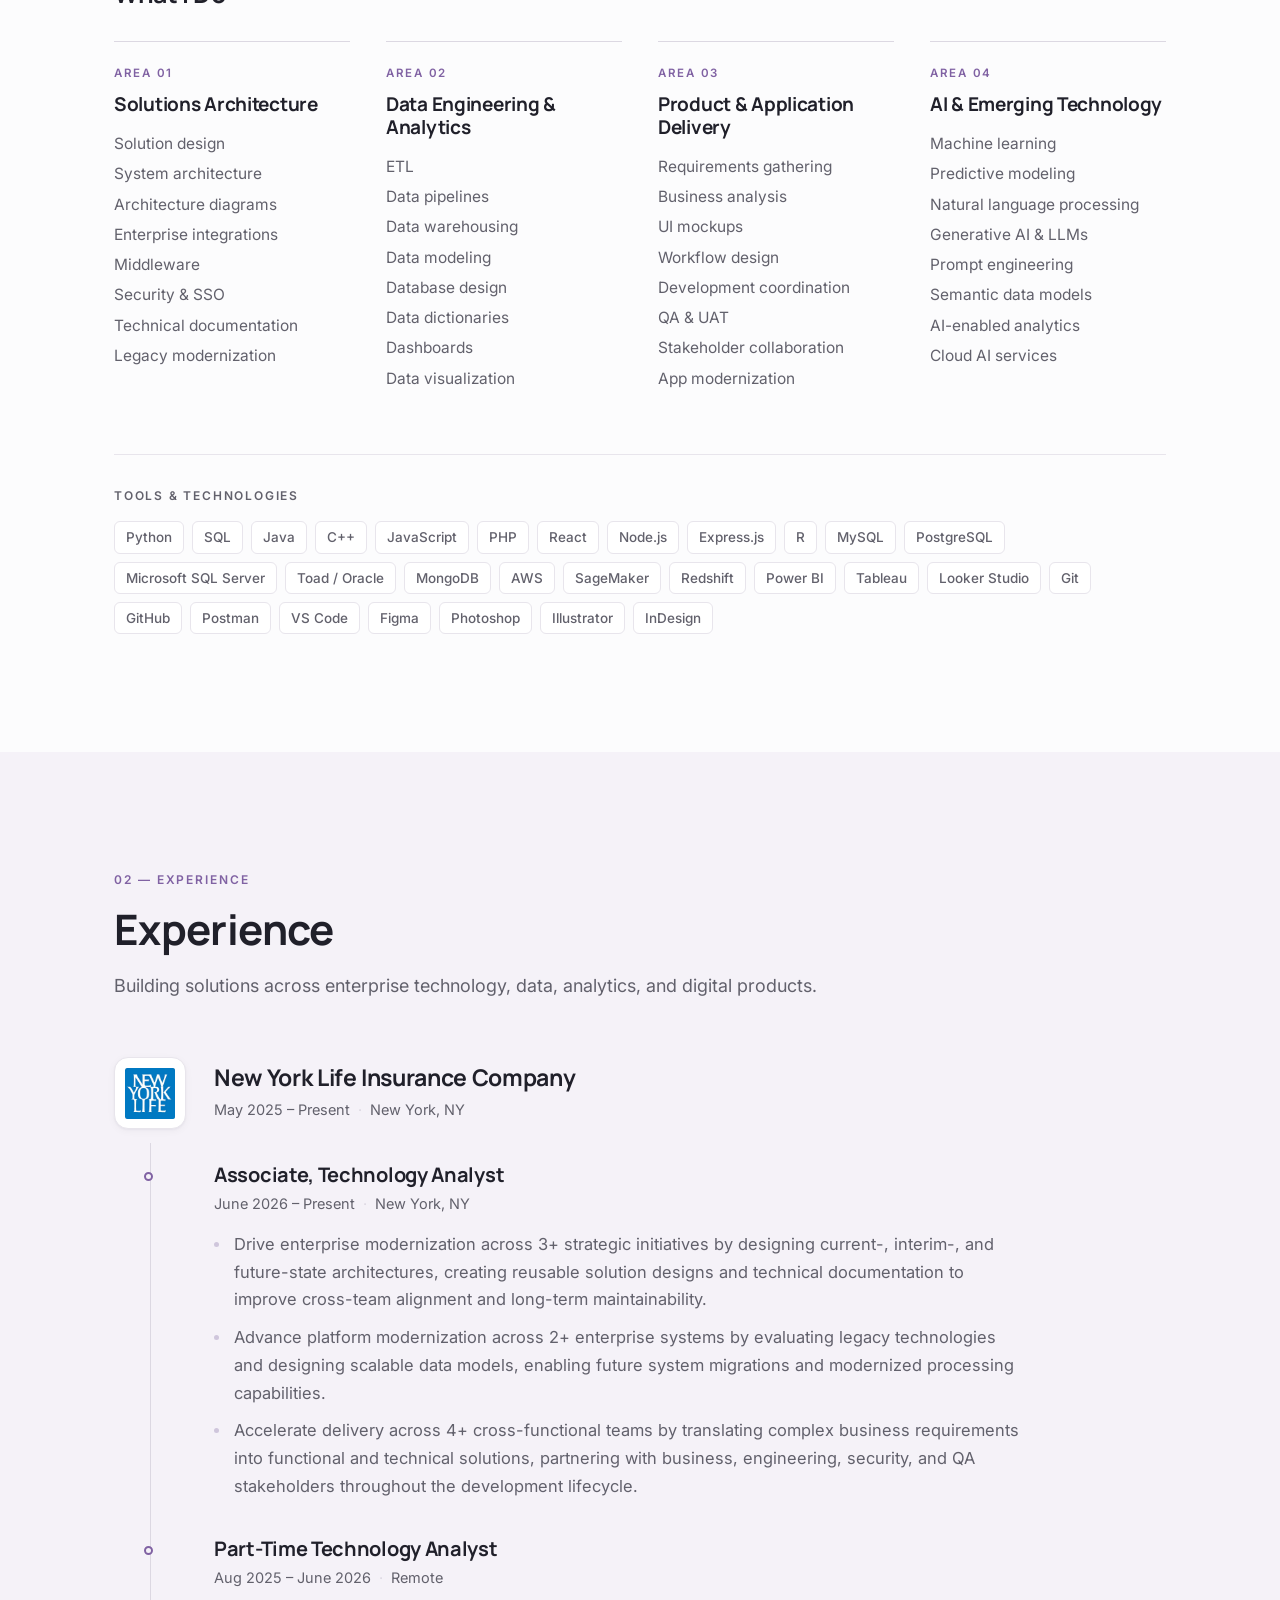
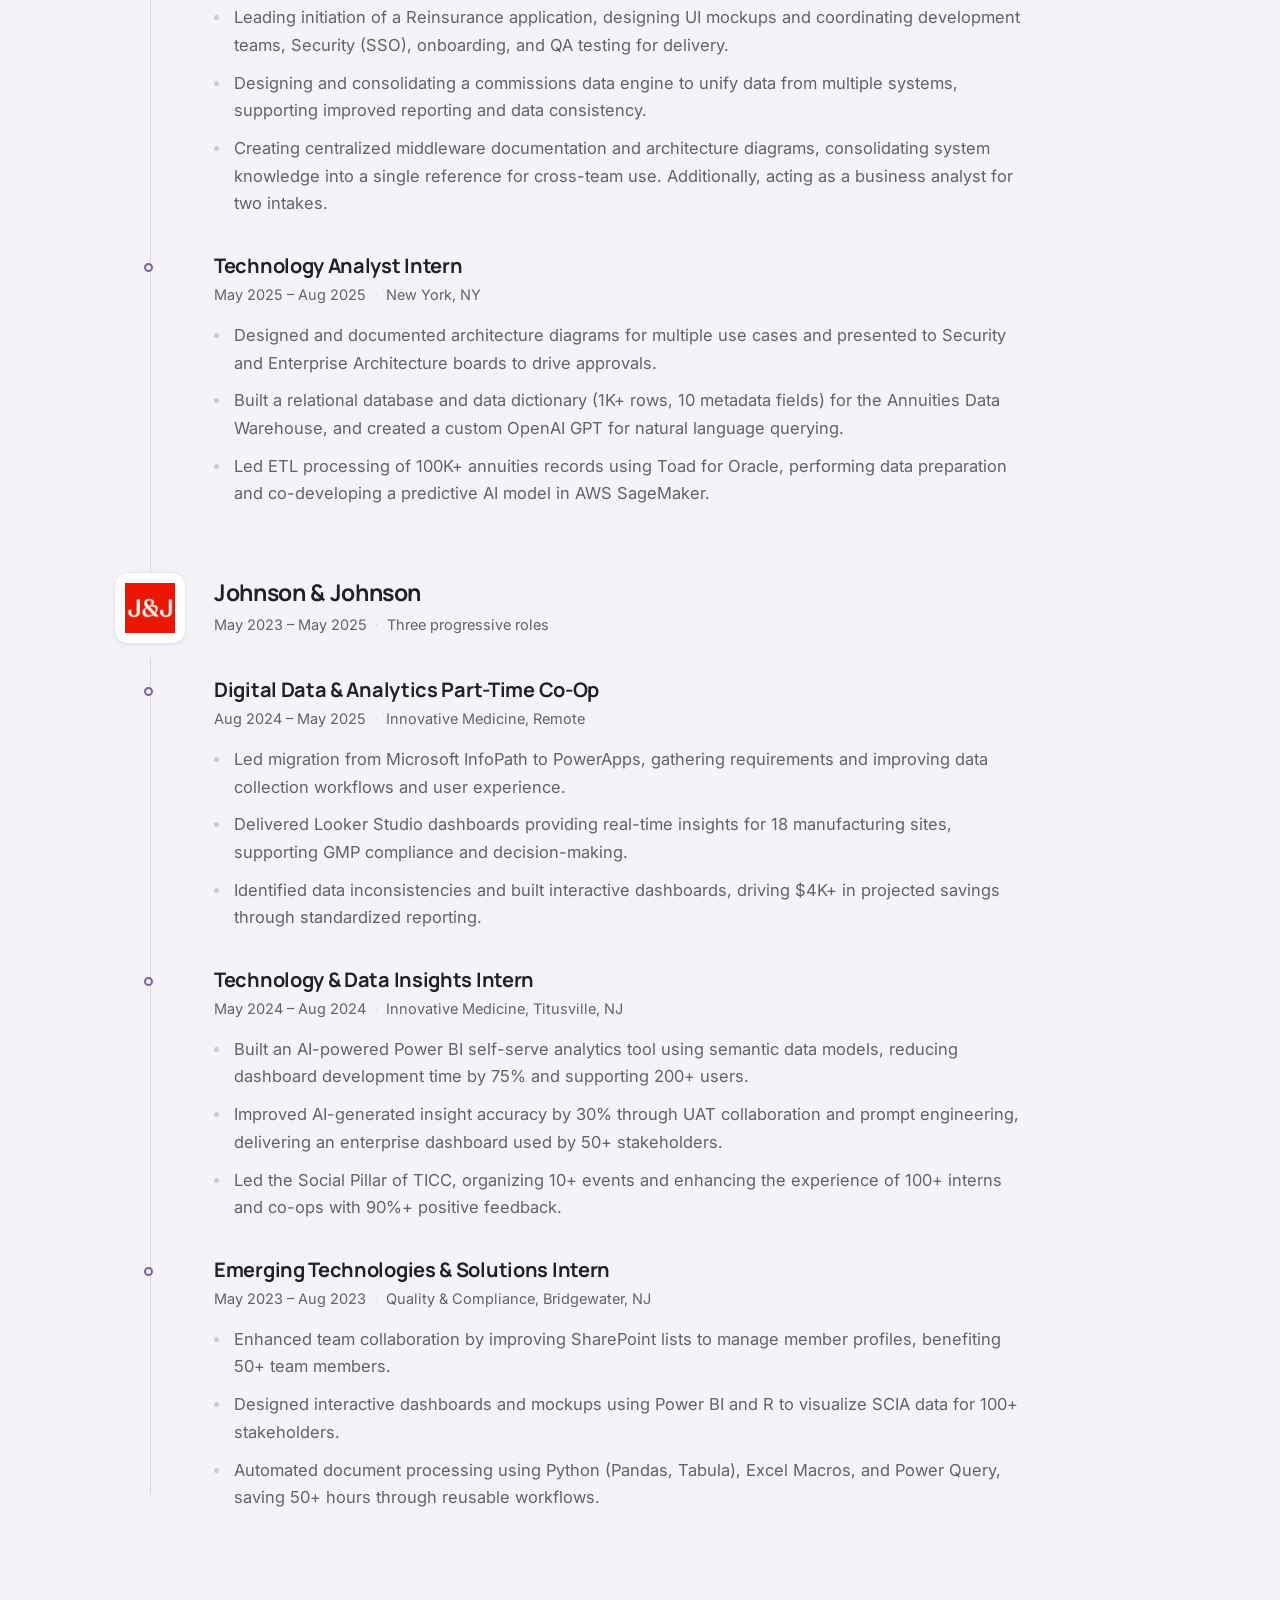
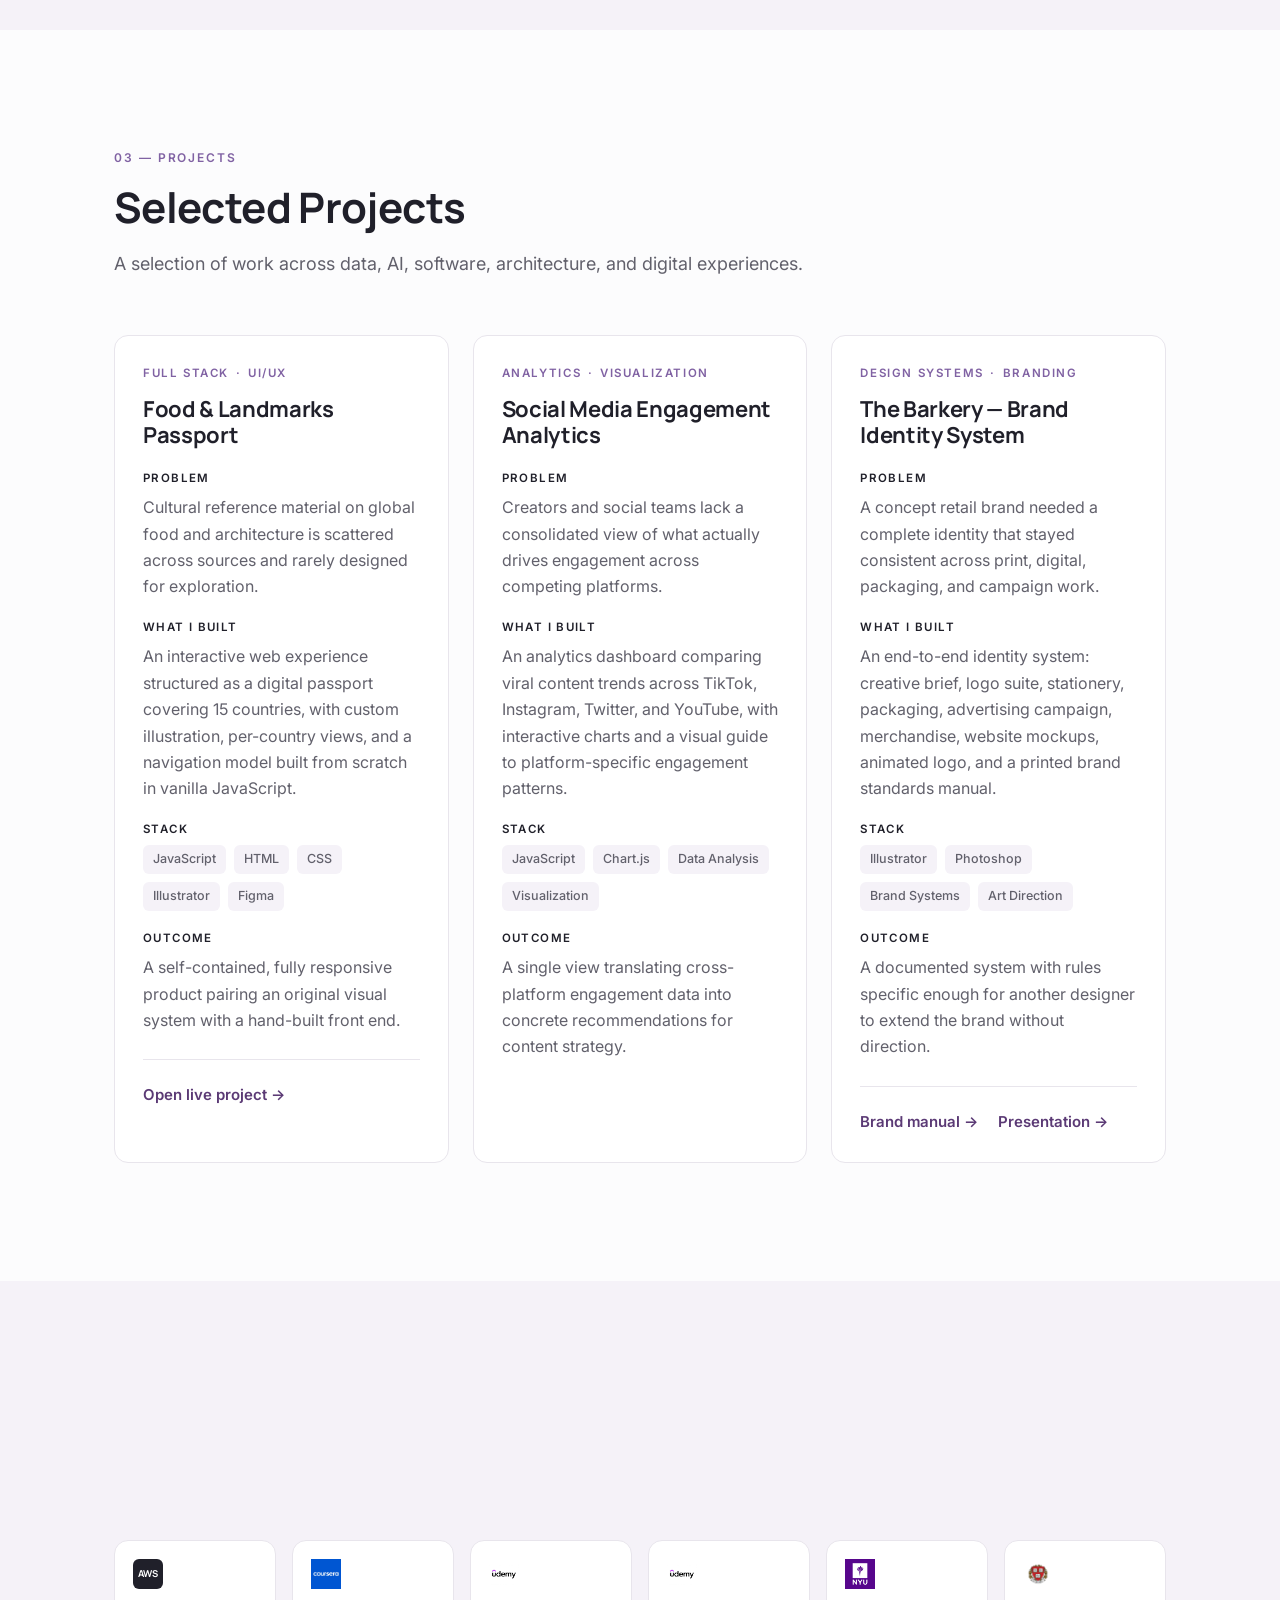
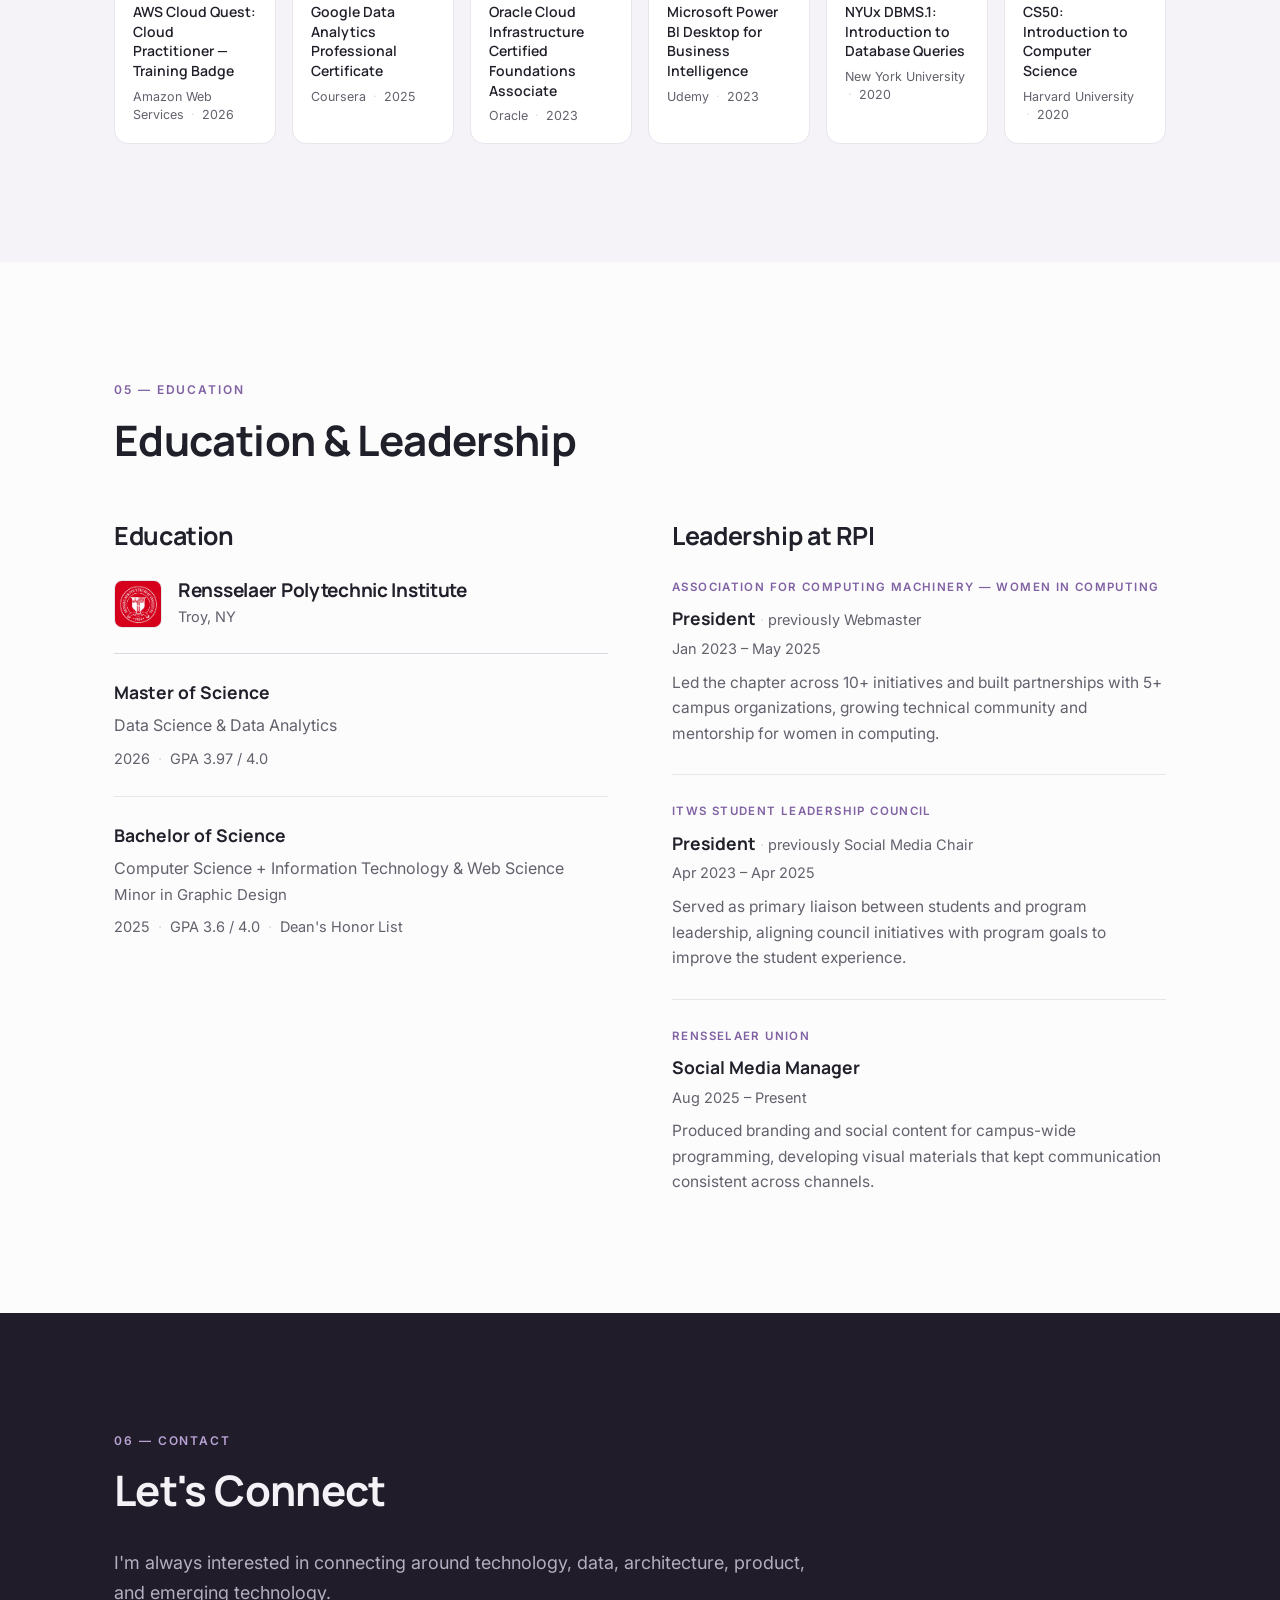
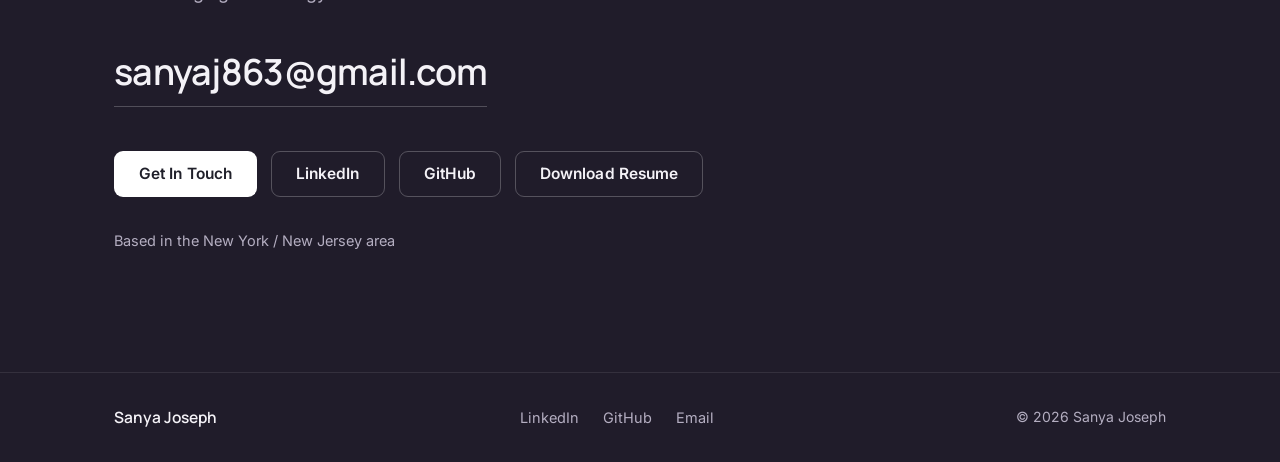
==== commit 628dbe54: "add changes" ====
--- a/index.html
+++ b/index.html
@@ -2,496 +2,660 @@
 <html lang="en">
 <head>
   <meta charset="UTF-8" />
-  <meta name="viewport" content="width=device-width, initial-scale=1.0"/>
-  <title>Sanya Joseph | Portfolio</title>
-  <link href="https://fonts.googleapis.com/css2?family=Nunito:wght@400;600;800&display=swap" rel="stylesheet"/>
-  <link rel="stylesheet" href="styles.css"/>
-  <link rel="stylesheet" href="https://cdnjs.cloudflare.com/ajax/libs/font-awesome/6.5.0/css/all.min.css"/>
+  <meta name="viewport" content="width=device-width, initial-scale=1.0" />
+  <title>Sanya Joseph — Technology Analyst | Solutions Architecture, Data & Product</title>
+  <meta name="description" content="Sanya Joseph is a technology professional working across solutions architecture, data engineering, enterprise applications, AI, and analytics — designing solutions from requirements through delivery." />
+  <script>document.documentElement.classList.add('js');</script>
+  <link rel="preconnect" href="https://fonts.googleapis.com" />
+  <link rel="preconnect" href="https://fonts.gstatic.com" crossorigin />
+  <link href="https://fonts.googleapis.com/css2?family=Inter:wght@400;500;600;700&family=Manrope:wght@500;600;700;800&display=swap" rel="stylesheet" />
+  <link rel="stylesheet" href="styles.css" />
 </head>
-<body>
-  <div class="layout">
-    <aside class="sidebar">
-      <div class="profile-pic">
-        <img src="me.jpeg" alt="Sanya Joseph" />
+<body id="top">
+  <a class="skip-link" href="#main">Skip to content</a>
+
+  <header class="site-header">
+    <div class="container nav-inner">
+      <a class="nav-brand" href="#top">Sanya Joseph</a>
+
+      <button class="nav-toggle" type="button" aria-expanded="false" aria-controls="primary-nav" aria-label="Open navigation menu">
+        <span class="nav-toggle-bars" aria-hidden="true"><span></span><span></span><span></span></span>
+      </button>
+
+      <nav class="nav-links" id="primary-nav" aria-label="Primary">
+        <a href="#about">About</a>
+        <a href="#experience">Experience</a>
+        <a href="#projects">Projects</a>
+        <a href="#certifications">Certifications</a>
+        <a href="#education">Education &amp; Leadership</a>
+        <a href="#contact">Contact</a>
+      </nav>
+    </div>
+  </header>
+
+  <main id="main">
+
+    <!-- ============================= HERO ============================= -->
+    <section class="hero" aria-labelledby="hero-name">
+      <div class="container hero-inner">
+        <div class="hero-content">
+          <p class="eyebrow">Hello, I'm</p>
+          <h1 id="hero-name" class="typewriter" aria-label="Sanya Joseph">
+            <span class="tw-sizer" aria-hidden="true">Sanya Joseph</span>
+            <span class="tw-text" aria-hidden="true">Sanya Joseph</span>
+          </h1>
+          <p class="hero-descriptor">Technology Analyst <span aria-hidden="true">·</span> Solutions Architecture <span aria-hidden="true">·</span> Data Engineering <span aria-hidden="true">·</span> Product</p>
+          <p class="hero-statement">Building technology solutions across data, architecture, AI, and digital products.</p>
+          <p class="hero-support">I work across technology, data, architecture, and product to turn complex business needs into practical digital solutions — from early requirements and system design through development coordination, testing, and delivery.</p>
+
+          <div class="hero-actions">
+            <a class="btn btn--primary" href="#experience">View Experience</a>
+            <a class="btn btn--ghost" href="#projects">View Projects</a>
+          </div>
+
+          <ul class="hero-links">
+            <li>
+              <a href="https://www.linkedin.com/in/sanyajoseph/" target="_blank" rel="noopener">
+                <svg class="icon" viewBox="0 0 24 24" aria-hidden="true" focusable="false"><path fill="currentColor" d="M4.98 3.5a2.5 2.5 0 1 1-.02 5 2.5 2.5 0 0 1 .02-5zM3 8.98h4V21H3zM9.5 8.98h3.83v1.64h.05c.53-1 1.83-2.06 3.77-2.06 4.03 0 4.78 2.65 4.78 6.1V21h-4v-5.44c0-1.3-.03-2.97-1.82-2.97-1.81 0-2.08 1.41-2.08 2.87V21h-4z"/></svg>
+                LinkedIn
+              </a>
+            </li>
+            <li>
+              <a href="https://github.com/sanyaj09" target="_blank" rel="noopener">
+                <svg class="icon" viewBox="0 0 24 24" aria-hidden="true" focusable="false"><path fill="currentColor" d="M12 .5C5.73.5.99 5.24.99 11.5c0 4.85 3.15 8.96 7.5 10.41.55.1.75-.24.75-.53 0-.26-.01-1.13-.02-2.05-3.05.66-3.7-1.3-3.7-1.3-.5-1.27-1.22-1.61-1.22-1.61-1-.68.08-.67.08-.67 1.1.08 1.68 1.13 1.68 1.13.98 1.68 2.57 1.19 3.2.91.1-.71.38-1.19.69-1.46-2.44-.28-5-1.22-5-5.43 0-1.2.43-2.18 1.13-2.95-.11-.28-.49-1.4.11-2.92 0 0 .92-.3 3.02 1.13a10.4 10.4 0 0 1 5.5 0c2.1-1.43 3.02-1.13 3.02-1.13.6 1.52.22 2.64.11 2.92.7.77 1.13 1.75 1.13 2.95 0 4.22-2.57 5.15-5.02 5.42.39.34.74 1 .74 2.02 0 1.46-.01 2.63-.01 2.99 0 .29.2.64.76.53 4.34-1.45 7.48-5.56 7.48-10.41C23.01 5.24 18.27.5 12 .5z"/></svg>
+                GitHub
+              </a>
+            </li>
+            <li>
+              <a href="mailto:sanyaj863@gmail.com">
+                <svg class="icon icon--stroke" viewBox="0 0 24 24" aria-hidden="true" focusable="false"><rect x="2.75" y="4.75" width="18.5" height="14.5" rx="2"/><path d="m3.5 6.5 8.5 6.5 8.5-6.5"/></svg>
+                Email
+              </a>
+            </li>
+            <li>
+              <a href="Sanya%20Joseph%20Resume_Jan2026.pdf" target="_blank" rel="noopener">
+                <svg class="icon icon--stroke" viewBox="0 0 24 24" aria-hidden="true" focusable="false"><path d="M12 3.5v11"/><path d="m7.5 10.5 4.5 4.5 4.5-4.5"/><path d="M4.5 20h15"/></svg>
+                Resume
+              </a>
+            </li>
+          </ul>
+        </div>
+
+        <div class="hero-portrait">
+          <img src="me.jpeg" alt="Portrait of Sanya Joseph" width="380" height="475" />
+        </div>
       </div>
-      <h1>Sanya Joseph</h1>
-      <div class="tags">
-        <div class="tag">M.S. Data Science & Analytics Student</div>
-        <div class="tag">B.S. CS & ITWS Graduate</div>
-        <div class="tag">Data Analyst, Data Engineer, & Graphic Designer</div>
+    </section>
+
+    <!-- ============================= ABOUT ============================= -->
+    <section id="about" class="section" aria-labelledby="about-heading">
+      <div class="container">
+        <header class="section-head reveal">
+          <p class="eyebrow">01 — About</p>
+          <h2 id="about-heading">About Me</h2>
+        </header>
+
+        <div class="about-copy reveal">
+          <p>I'm a technology professional focused on designing and delivering solutions that connect business needs with technical implementation. My experience spans enterprise applications, solution architecture, data engineering, analytics, AI, and product development.</p>
+          <p>I enjoy working across the full solution lifecycle — understanding requirements, designing workflows and architecture, coordinating technical teams, working with data, and helping move solutions through testing and delivery.</p>
+          <p>My background in computer science, data science, information technology, and design gives me a multidisciplinary approach: I can consider the technical architecture, data, business process, user experience, and overall product together.</p>
+        </div>
+
+        <h3 class="subsection-heading reveal">What I Do</h3>
+
+        <div class="expertise-grid">
+          <article class="expertise reveal">
+            <p class="expertise-index">Area 01</p>
+            <h4>Solutions Architecture</h4>
+            <ul>
+              <li>Solution design</li>
+              <li>System architecture</li>
+              <li>Architecture diagrams</li>
+              <li>Enterprise integrations</li>
+              <li>Middleware</li>
+              <li>Security &amp; SSO</li>
+              <li>Technical documentation</li>
+              <li>Legacy modernization</li>
+            </ul>
+          </article>
+
+          <article class="expertise reveal">
+            <p class="expertise-index">Area 02</p>
+            <h4>Data Engineering &amp; Analytics</h4>
+            <ul>
+              <li>ETL</li>
+              <li>Data pipelines</li>
+              <li>Data warehousing</li>
+              <li>Data modeling</li>
+              <li>Database design</li>
+              <li>Data dictionaries</li>
+              <li>Dashboards</li>
+              <li>Data visualization</li>
+            </ul>
+          </article>
+
+          <article class="expertise reveal">
+            <p class="expertise-index">Area 03</p>
+            <h4>Product &amp; Application Delivery</h4>
+            <ul>
+              <li>Requirements gathering</li>
+              <li>Business analysis</li>
+              <li>UI mockups</li>
+              <li>Workflow design</li>
+              <li>Development coordination</li>
+              <li>QA &amp; UAT</li>
+              <li>Stakeholder collaboration</li>
+              <li>App modernization</li>
+            </ul>
+          </article>
+
+          <article class="expertise reveal">
+            <p class="expertise-index">Area 04</p>
+            <h4>AI &amp; Emerging Technology</h4>
+            <ul>
+              <li>Machine learning</li>
+              <li>Predictive modeling</li>
+              <li>Natural language processing</li>
+              <li>Generative AI &amp; LLMs</li>
+              <li>Prompt engineering</li>
+              <li>Semantic data models</li>
+              <li>AI-enabled analytics</li>
+              <li>Cloud AI services</li>
+            </ul>
+          </article>
+        </div>
+
+        <div class="tools reveal">
+          <h4 class="tools-heading">Tools &amp; Technologies</h4>
+          <ul class="tag-list">
+            <li>Python</li>
+            <li>SQL</li>
+            <li>Java</li>
+            <li>C++</li>
+            <li>JavaScript</li>
+            <li>PHP</li>
+            <li>React</li>
+            <li>Node.js</li>
+            <li>Express.js</li>
+            <li>R</li>
+            <li>MySQL</li>
+            <li>PostgreSQL</li>
+            <li>Microsoft SQL Server</li>
+            <li>Toad / Oracle</li>
+            <li>MongoDB</li>
+            <li>AWS</li>
+            <li>SageMaker</li>
+            <li>Redshift</li>
+            <li>Power BI</li>
+            <li>Tableau</li>
+            <li>Looker Studio</li>
+            <li>Git</li>
+            <li>GitHub</li>
+            <li>Postman</li>
+            <li>VS Code</li>
+            <li>Figma</li>
+            <li>Photoshop</li>
+            <li>Illustrator</li>
+            <li>InDesign</li>
+          </ul>
+        </div>
       </div>
-      <div class="contact-info">
-        <div class="contact-item">
-          <i class="fas fa-envelope"></i>
-          <div class="info">
-            <div class="label">EMAIL</div>
-            <div>sanyaj863@gmail.com</div>
+    </section>
+
+    <!-- ============================= EXPERIENCE ============================= -->
+    <section id="experience" class="section section--tint" aria-labelledby="experience-heading">
+      <div class="container">
+        <header class="section-head reveal">
+          <p class="eyebrow">02 — Experience</p>
+          <h2 id="experience-heading">Experience</h2>
+          <p class="section-sub">Building solutions across enterprise technology, data, analytics, and digital products.</p>
+        </header>
+
+        <ol class="timeline">
+          <li class="company reveal">
+            <div class="company-logo">
+              <img src="nyl.png" alt="New York Life Insurance Company logo" />
+            </div>
+            <div class="company-head">
+              <h3>New York Life Insurance Company</h3>
+              <p class="company-meta">May 2025 – Present <span aria-hidden="true">·</span> New York, NY</p>
+            </div>
+
+            <div class="roles">
+              <article class="role">
+                <h4>Associate, Technology Analyst</h4>
+                <p class="role-meta">June 2026 – Present <span aria-hidden="true">·</span> New York, NY</p>
+                <ul>
+                  <li>Drive enterprise modernization across 3+ strategic initiatives by designing current-, interim-, and future-state architectures, creating reusable solution designs and technical documentation to improve cross-team alignment and long-term maintainability.</li>
+                  <li>Advance platform modernization across 2+ enterprise systems by evaluating legacy technologies and designing scalable data models, enabling future system migrations and modernized processing capabilities.</li>
+                  <li>Accelerate delivery across 4+ cross-functional teams by translating complex business requirements into functional and technical solutions, partnering with business, engineering, security, and QA stakeholders throughout the development lifecycle.</li>
+                </ul>
+              </article>
+
+              <article class="role">
+                <h4>Part-Time Technology Analyst</h4>
+                <p class="role-meta">Aug 2025 – June 2026 <span aria-hidden="true">·</span> Remote</p>
+                <ul>
+                  <li>Leading initiation of a Reinsurance application, designing UI mockups and coordinating development teams, Security (SSO), onboarding, and QA testing for delivery.</li>
+                  <li>Designing and consolidating a commissions data engine to unify data from multiple systems, supporting improved reporting and data consistency.</li>
+                  <li>Creating centralized middleware documentation and architecture diagrams, consolidating system knowledge into a single reference for cross-team use. Additionally, acting as a business analyst for two intakes.</li>
+                </ul>
+              </article>
+
+              <article class="role">
+                <h4>Technology Analyst Intern</h4>
+                <p class="role-meta">May 2025 – Aug 2025 <span aria-hidden="true">·</span> New York, NY</p>
+                <ul>
+                  <li>Designed and documented architecture diagrams for multiple use cases and presented to Security and Enterprise Architecture boards to drive approvals.</li>
+                  <li>Built a relational database and data dictionary (1K+ rows, 10 metadata fields) for the Annuities Data Warehouse, and created a custom OpenAI GPT for natural language querying.</li>
+                  <li>Led ETL processing of 100K+ annuities records using Toad for Oracle, performing data preparation and co-developing a predictive AI model in AWS SageMaker.</li>
+                </ul>
+              </article>
+            </div>
+          </li>
+
+          <li class="company reveal">
+            <div class="company-logo">
+              <img src="jnj.png" alt="Johnson &amp; Johnson logo" />
+            </div>
+            <div class="company-head">
+              <h3>Johnson &amp; Johnson</h3>
+              <p class="company-meta">May 2023 – May 2025 <span aria-hidden="true">·</span> Three progressive roles</p>
+            </div>
+
+            <div class="roles">
+              <article class="role">
+                <h4>Digital Data &amp; Analytics Part-Time Co-Op</h4>
+                <p class="role-meta">Aug 2024 – May 2025 <span aria-hidden="true">·</span> Innovative Medicine, Remote</p>
+                <ul>
+                  <li>Led migration from Microsoft InfoPath to PowerApps, gathering requirements and improving data collection workflows and user experience.</li>
+                  <li>Delivered Looker Studio dashboards providing real-time insights for 18 manufacturing sites, supporting GMP compliance and decision-making.</li>
+                  <li>Identified data inconsistencies and built interactive dashboards, driving $4K+ in projected savings through standardized reporting.</li>
+                </ul>
+              </article>
+
+              <article class="role">
+                <h4>Technology &amp; Data Insights Intern</h4>
+                <p class="role-meta">May 2024 – Aug 2024 <span aria-hidden="true">·</span> Innovative Medicine, Titusville, NJ</p>
+                <ul>
+                  <li>Built an AI-powered Power BI self-serve analytics tool using semantic data models, reducing dashboard development time by 75% and supporting 200+ users.</li>
+                  <li>Improved AI-generated insight accuracy by 30% through UAT collaboration and prompt engineering, delivering an enterprise dashboard used by 50+ stakeholders.</li>
+                  <li>Led the Social Pillar of TICC, organizing 10+ events and enhancing the experience of 100+ interns and co-ops with 90%+ positive feedback.</li>
+                </ul>
+              </article>
+
+              <article class="role">
+                <h4>Emerging Technologies &amp; Solutions Intern</h4>
+                <p class="role-meta">May 2023 – Aug 2023 <span aria-hidden="true">·</span> Quality &amp; Compliance, Bridgewater, NJ</p>
+                <ul>
+                  <li>Enhanced team collaboration by improving SharePoint lists to manage member profiles, benefiting 50+ team members.</li>
+                  <li>Designed interactive dashboards and mockups using Power BI and R to visualize SCIA data for 100+ stakeholders.</li>
+                  <li>Automated document processing using Python (Pandas, Tabula), Excel Macros, and Power Query, saving 50+ hours through reusable workflows.</li>
+                </ul>
+              </article>
+            </div>
+          </li>
+        </ol>
+      </div>
+    </section>
+
+    <!-- ============================= PROJECTS ============================= -->
+    <section id="projects" class="section" aria-labelledby="projects-heading">
+      <div class="container">
+        <header class="section-head reveal">
+          <p class="eyebrow">03 — Projects</p>
+          <h2 id="projects-heading">Selected Projects</h2>
+          <p class="section-sub">A selection of work across data, AI, software, architecture, and digital experiences.</p>
+        </header>
+
+        <div class="project-grid">
+          <article class="project-card reveal">
+            <p class="project-category">Full Stack <span aria-hidden="true">·</span> UI/UX</p>
+            <h3>Food &amp; Landmarks Passport</h3>
+
+            <p class="project-label">Problem</p>
+            <p>Cultural reference material on global food and architecture is scattered across sources and rarely designed for exploration.</p>
+
+            <p class="project-label">What I built</p>
+            <p>An interactive web experience structured as a digital passport covering 15 countries, with custom illustration, per-country views, and a navigation model built from scratch in vanilla JavaScript.</p>
+
+            <p class="project-label">Stack</p>
+            <ul class="tag-list tag-list--sm">
+              <li>JavaScript</li>
+              <li>HTML</li>
+              <li>CSS</li>
+              <li>Illustrator</li>
+              <li>Figma</li>
+            </ul>
+
+            <p class="project-label">Outcome</p>
+            <p>A self-contained, fully responsive product pairing an original visual system with a hand-built front end.</p>
+
+            <div class="project-links">
+              <a href="passport/index.html" target="_blank" rel="noopener">Open live project <span class="arrow" aria-hidden="true">→</span></a>
+            </div>
+          </article>
+
+          <article class="project-card reveal">
+            <p class="project-category">Analytics <span aria-hidden="true">·</span> Visualization</p>
+            <h3>Social Media Engagement Analytics</h3>
+
+            <p class="project-label">Problem</p>
+            <p>Creators and social teams lack a consolidated view of what actually drives engagement across competing platforms.</p>
+
+            <p class="project-label">What I built</p>
+            <p>An analytics dashboard comparing viral content trends across TikTok, Instagram, Twitter, and YouTube, with interactive charts and a visual guide to platform-specific engagement patterns.</p>
+
+            <p class="project-label">Stack</p>
+            <ul class="tag-list tag-list--sm">
+              <li>JavaScript</li>
+              <li>Chart.js</li>
+              <li>Data Analysis</li>
+              <li>Visualization</li>
+            </ul>
+
+            <p class="project-label">Outcome</p>
+            <p>A single view translating cross-platform engagement data into concrete recommendations for content strategy.</p>
+          </article>
+
+          <article class="project-card reveal">
+            <p class="project-category">Design Systems <span aria-hidden="true">·</span> Branding</p>
+            <h3>The Barkery — Brand Identity System</h3>
+
+            <p class="project-label">Problem</p>
+            <p>A concept retail brand needed a complete identity that stayed consistent across print, digital, packaging, and campaign work.</p>
+
+            <p class="project-label">What I built</p>
+            <p>An end-to-end identity system: creative brief, logo suite, stationery, packaging, advertising campaign, merchandise, website mockups, animated logo, and a printed brand standards manual.</p>
+
+            <p class="project-label">Stack</p>
+            <ul class="tag-list tag-list--sm">
+              <li>Illustrator</li>
+              <li>Photoshop</li>
+              <li>Brand Systems</li>
+              <li>Art Direction</li>
+            </ul>
+
+            <p class="project-label">Outcome</p>
+            <p>A documented system with rules specific enough for another designer to extend the brand without direction.</p>
+
+            <div class="project-links">
+              <a href="barkery/brand%20standards%20manual_finalimage.pdf" target="_blank" rel="noopener">Brand manual <span class="arrow" aria-hidden="true">→</span></a>
+              <a href="barkery/The%20Barkery%20Brand%20Presentation.pdf" target="_blank" rel="noopener">Presentation <span class="arrow" aria-hidden="true">→</span></a>
+            </div>
+          </article>
+        </div>
+      </div>
+    </section>
+
+    <!-- ============================= CERTIFICATIONS ============================= -->
+    <section id="certifications" class="section section--tint" aria-labelledby="certifications-heading">
+      <div class="container">
+        <header class="section-head reveal">
+          <p class="eyebrow">04 — Certifications</p>
+          <h2 id="certifications-heading">Certifications</h2>
+        </header>
+
+        <ul class="cert-grid">
+          <li class="cert-card reveal">
+            <span class="cert-logo-fallback" aria-hidden="true">AWS</span>
+            <p class="cert-name">AWS Cloud Quest: Cloud Practitioner — Training Badge</p>
+            <p class="cert-issuer">Amazon Web Services <span aria-hidden="true">·</span> 2026</p>
+          </li>
+          <li class="cert-card reveal">
+            <img src="coursera.png" alt="Coursera logo" />
+            <p class="cert-name">Google Data Analytics Professional Certificate</p>
+            <p class="cert-issuer">Coursera <span aria-hidden="true">·</span> 2025</p>
+          </li>
+          <li class="cert-card reveal">
+            <img src="oracle.png" alt="Oracle logo" />
+            <p class="cert-name">Oracle Cloud Infrastructure Certified Foundations Associate</p>
+            <p class="cert-issuer">Oracle <span aria-hidden="true">·</span> 2023</p>
+          </li>
+          <li class="cert-card reveal">
+            <img src="udemy.png" alt="Udemy logo" />
+            <p class="cert-name">Microsoft Power BI Desktop for Business Intelligence</p>
+            <p class="cert-issuer">Udemy <span aria-hidden="true">·</span> 2023</p>
+          </li>
+          <li class="cert-card reveal">
+            <img src="nyu.png" alt="New York University logo" />
+            <p class="cert-name">NYUx DBMS.1: Introduction to Database Queries</p>
+            <p class="cert-issuer">New York University <span aria-hidden="true">·</span> 2020</p>
+          </li>
+          <li class="cert-card reveal">
+            <img src="harvard.png" alt="Harvard University logo" />
+            <p class="cert-name">CS50: Introduction to Computer Science</p>
+            <p class="cert-issuer">Harvard University <span aria-hidden="true">·</span> 2020</p>
+          </li>
+        </ul>
+      </div>
+    </section>
+
+    <!-- ============================= EDUCATION & LEADERSHIP ============================= -->
+    <section id="education" class="section" aria-labelledby="education-heading">
+      <div class="container">
+        <header class="section-head reveal">
+          <p class="eyebrow">05 — Education</p>
+          <h2 id="education-heading">Education &amp; Leadership</h2>
+        </header>
+
+        <div class="edu-layout">
+          <div class="edu-column reveal">
+            <h3 class="subsection-heading subsection-heading--flush">Education</h3>
+
+            <div class="school">
+              <div class="school-head">
+                <div class="school-logo">
+                  <img src="rpi.png" alt="Rensselaer Polytechnic Institute logo" />
+                </div>
+                <div>
+                  <h4>Rensselaer Polytechnic Institute</h4>
+                  <p class="school-meta">Troy, NY</p>
+                </div>
+              </div>
+
+              <div class="degree">
+                <p class="degree-title">Master of Science</p>
+                <p class="degree-field">Data Science &amp; Data Analytics</p>
+                <p class="degree-meta">2026 <span aria-hidden="true">·</span> GPA 3.97 / 4.0</p>
+              </div>
+
+              <div class="degree">
+                <p class="degree-title">Bachelor of Science</p>
+                <p class="degree-field">Computer Science + Information Technology &amp; Web Science <span class="degree-minor">Minor in Graphic Design</span></p>
+                <p class="degree-meta">2025 <span aria-hidden="true">·</span> GPA 3.6 / 4.0 <span aria-hidden="true">·</span> Dean's Honor List</p>
+              </div>
+            </div>
           </div>
-        </div>
-        <div class="contact-item">
-          <i class="fas fa-phone"></i>
-          <div class="info">
-            <div class="label">PHONE</div>
-            <div>+1 (732)-986-3401</div>
+
+          <div class="edu-column reveal">
+            <h3 class="subsection-heading subsection-heading--flush">Leadership at RPI</h3>
+
+            <ul class="leadership-list">
+              <li>
+                <p class="leadership-org">Association for Computing Machinery — Women in Computing</p>
+                <p class="leadership-title">President <span class="leadership-prior">previously Webmaster</span></p>
+                <p class="leadership-dates">Jan 2023 – May 2025</p>
+                <p>Led the chapter across 10+ initiatives and built partnerships with 5+ campus organizations, growing technical community and mentorship for women in computing.</p>
+              </li>
+              <li>
+                <p class="leadership-org">ITWS Student Leadership Council</p>
+                <p class="leadership-title">President <span class="leadership-prior">previously Social Media Chair</span></p>
+                <p class="leadership-dates">Apr 2023 – Apr 2025</p>
+                <p>Served as primary liaison between students and program leadership, aligning council initiatives with program goals to improve the student experience.</p>
+              </li>
+              <li>
+                <p class="leadership-org">Rensselaer Union</p>
+                <p class="leadership-title">Social Media Manager</p>
+                <p class="leadership-dates">Aug 2025 – Present</p>
+                <p>Produced branding and social content for campus-wide programming, developing visual materials that kept communication consistent across channels.</p>
+              </li>
+            </ul>
           </div>
         </div>
-        <div class="contact-item">
-          <i class="fas fa-map-marker-alt"></i>
-          <div class="info">
-            <div class="label">LOCATION</div>
-            <div>Edison, NJ</div>
+      </div>
+    </section>
+
+    <!-- ============================= CONTACT ============================= -->
+    <section id="contact" class="section section--dark" aria-labelledby="contact-heading">
+      <div class="container">
+        <header class="section-head reveal">
+          <p class="eyebrow eyebrow--light">06 — Contact</p>
+          <h2 id="contact-heading">Let's Connect</h2>
+        </header>
+
+        <div class="contact-body reveal">
+          <p class="contact-copy">I'm always interested in connecting around technology, data, architecture, product, and emerging technology.</p>
+
+          <a class="contact-email" href="mailto:sanyaj863@gmail.com">sanyaj863@gmail.com</a>
+
+          <div class="contact-actions">
+            <a class="btn btn--light" href="mailto:sanyaj863@gmail.com">Get In Touch</a>
+            <a class="btn btn--outline" href="https://www.linkedin.com/in/sanyajoseph/" target="_blank" rel="noopener">LinkedIn</a>
+            <a class="btn btn--outline" href="https://github.com/sanyaj09" target="_blank" rel="noopener">GitHub</a>
+            <a class="btn btn--outline" href="Sanya%20Joseph%20Resume_Jan2026.pdf" target="_blank" rel="noopener">Download Resume</a>
           </div>
+
+          <p class="contact-location">Based in the New York / New Jersey area</p>
         </div>
       </div>
-      <div class="social-icons">
-        <a href="https://www.linkedin.com/in/sanyajoseph/"><i class="fab fa-linkedin"></i></a>
-      </div>
-    </aside>
-
-    <main class="main-content">
-      <nav class="top-nav">
-        <a href="#about" class="tab-link active">About</a>
-        <a href="#education" class="tab-link">Education</a>
-        <a href="#experience" class="tab-link">Experience</a>
-        <a href="#projects" class="tab-link">Projects</a>
-        <a href="#leadership" class="tab-link">Club Leadership</a>
-        <a href="#certifications" class="tab-link">Certifications</a>
-
-        
-      </nav>
-
-      <section id="about" class="content-section active">
-        <h2>About Me</h2>
-        <p>I am a passionate Data Science & Analytics student with a unique blend of technical and creative expertise. With a dual background in Computer Science and ITWS, and a minor in Graphic Design, I thrive at the intersection of technology, creativity, and business insights.</p>
-        <p>My professional experience includes impactful internships at Johnson & Johnson, where I focused on data visualization, AI-driven automation, and optimizing business processes. I enjoy solving complex problems by merging analytical thinking with user-centered design.</p>
-        <p>I am driven by continuous learning and strive to bridge the gap between data, design, and business impact through innovative and scalable solutions.</p>
-
-        <h3>Strengths</h3>
-        <div class="strengths-grid">
-          <div class="strength-card">
-            <div class="icon"><i class="fas fa-chart-line"></i></div>
-            <div>
-              <h4>Data Analytics</h4>
-              <p>Skilled in analyzing large datasets, deriving actionable insights, and visualizing data to support business decisions and strategic initiatives.</p>
-            </div>
-          </div>
-          <div class="strength-card">
-            <div class="icon"><i class="fas fa-database"></i></div>
-            <div>
-              <h4>Data Pipelining</h4>
-              <p>Experience in building automated data pipelines for efficient processing, integration, and management of structured and unstructured data.</p>
-            </div>
-          </div>
-          <div class="strength-card">
-            <div class="icon"><i class="fas fa-code"></i></div>
-            <div>
-              <h4>Software Engineering</h4>
-              <p>Proficient in developing scalable software solutions, focusing on clean architecture, optimization, and end-to-end development workflows.</p>
-            </div>
-          </div>
-          <div class="strength-card">
-            <div class="icon"><i class="fas fa-paint-brush"></i></div>
-            <div>
-              <h4>Graphic Design</h4>
-              <p>Creative approach to problem-solving with expertise in visual storytelling, UI/UX design, and producing engaging graphics for digital platforms.</p>
-            </div>
-          </div>
-        </div>
-        <div class="resume-button">
-          <a href="personalwebsite/Sanya Joseph Resume_Jan2026.pdf" target="_blank">View Resume</a>
-        </div>
-      </section>
-
-      <section id="education" class="content-section">
-        <h2>Education</h2>
-        <div class="education-timeline">
-      
-          <div class="edu-item">
-            <div class="edu-logo">
-              <img src="rpi.png" alt="RPI Logo" />
-            </div>
-            <div class="edu-content">
-              <h3>Rensselaer Polytechnic Institute (RPI)</h3>
-              <p class="edu-location">Troy, NY</p>
-              <p class="edu-date">Aug 2025 – May 2026</p>
-              <ul>
-                <li>M.S. Data Science & Data Analytics (Information Technology)</li>
-                <li>Dean’s List Recipient, GPA: 3.97/4.0</li>
-              </ul>
-              <div class="coursework">
-                <strong>Relevant Coursework:</strong> Data Resource Management & ETL, Foundations & Applied Data Science, Software Development, Data Analytics & Visualization
-              </div>
-            </div>
-          </div>
-      
-          <div class="edu-item">
-            <div class="edu-logo">
-              <img src="rpi.png" alt="RPI Logo" />
-            </div>
-            <div class="edu-content">
-              <h3>Rensselaer Polytechnic Institute (RPI)</h3>
-              <p class="edu-location">Troy, NY</p>
-              <p class="edu-date">Aug 2022 – May 2025</p>
-              <ul>
-                <li>B.S. Computer Science & Information Technology & Web Science (ITWS)</li>
-                <li>Minor: Graphic Design</li>
-                <li>Dean’s List Recipient, GPA: 3.5/4.0</li>
-              </ul>
-              <div class="coursework">
-                <strong>Relevant Coursework:</strong> Intro to Python, Data Structures, Algorithms, Computer Organization, Discrete Mathematics/Theory of Computing, Full Stack Web Development, Multivariable Calculus, Statistical Methods, Web Science Development, Graphic Design
-              </div>
-            </div>
-          </div>
-      
-        </div>
-      </section>
-
-      <section id="leadership" class="content-section">
-        <h2>Leadership & Activities</h2>
-        <div class="leadership-grid">
-      
-          <div class="leadership-card">
-            <div class="leadership-logo">
-              <img src="itws.png" alt="ITWS Leadership Logo" />
-            </div>
-            <div class="leadership-content">
-              <h3>ITWS Student Leadership</h3>
-              <p class="role">President, previously Social Media Chair</p>
-              <p class="leadership-date">April 2023 – April 2025</p>
-              <p class="leadership-location">Troy, NY</p>
-              <ul>
-                <li>Led the ITWS Student Leadership Council, aligning initiatives with program goals and serving as the primary liaison to enhance student experience and drive improvements.</li>
-              </ul>
-            </div>
-          </div>
-      
-          <div class="leadership-card">
-            <div class="leadership-logo">
-              <img src="acmw.png" alt="ACM-W Logo" />
-            </div>
-            <div class="leadership-content">
-              <h3>Association for Computing Machinery – Women in Computing (ACM-W)</h3>
-              <p class="role">Chair/President, previously Webmaster, General Active Member</p>
-              <p class="leadership-date">Jan 2023 – May 2025</p>
-              <p class="leadership-location">Troy, NY</p>
-              <ul>
-                <li>Led the ACM-W Chapter, managing 10+ initiatives aligned with its mission, while fostering partnerships with 5+ on-campus resources, clubs, and administration to support chapter goals.</li>
-              </ul>
-            </div>
-          </div>
-      
-        </div>
-      </section>
-           
-
-      <section id="experience" class="content-section">
-        <h2>Experience</h2>
-        <div class="experience-list">
-          <div class="experience-card">
-            <div class="exp-header">
-              <img src="nyl.png" alt="NYL Logo" />
-              <div>
-                <h3>Part-Time Technology Analyst</h3>
-                <p class="company-location">New York Life – New York, NY</p>
-                <p class="exp-date">Aug 2025 - Present</p>
-              </div>
-            </div>
-            <ul>
-              <li>Leading initiation of a Reinsurance application, designing UI mockups and coordinating development teams, Security (SSO), onboarding, and QA testing for delivery.
-              </li>
-              <li>Designing and consolidating a commissions data engine to unify data from multiple systems, supporting improved reporting and data consistency
-              </li>
-              <li>Creating centralized middleware documentation and architecture diagrams, consolidating system knowledge into a single reference for cross-team use. Additionally, acting as a business analyst for two intakes. </li>
-            </ul>
-          </div>
-        <div class="experience-list">
-          <div class="experience-card">
-            <div class="exp-header">
-              <img src="nyl.png" alt="NYL Logo" />
-              <div>
-                <h3>Technology Analyst Intern</h3>
-                <p class="company-location">New York Life – New York, NY</p>
-                <p class="exp-date">May 2025 – Aug 2025</p>
-              </div>
-            </div>
-            <ul>
-              <li>Designed and documented architecture diagrams for multiple use cases and presented to Security and Enterprise Architecture boards to drive approvals.
-              </li>
-              <li>Built a relational database and data dictionary (1K+ rows, 10 metadata fields) for the Annuities Data Warehouse, and created a custom OpenAI GPT for natural language querying.
-              </li>
-              <li>Led ETL processing of 100K+ annuities records using Toad for Oracle, performing data preparation and co-developing a predictive AI model in AWS SageMaker.
-              </li>
-            </ul>
-          </div>
-      
-          <div class="experience-card">
-            <div class="exp-header">
-              <img src="jnj.png" alt="J&J Logo" />
-              <div>
-                <h3>Performance Management – Digital Data & Analytics Co-Op</h3>
-                <p class="company-location">Johnson & Johnson Innovative Medicine – Remote</p>
-                <p class="exp-date">Aug 2024 – May 2025</p>
-              </div>
-            </div>
-            <ul>
-              <li>Facilitated migration from InfoPath to PowerApps by gathering requirements and improving data collection.</li>
-              <li>Developed LookerStudio dashboards for 18 sites, improving GMP compliance and decision-making.</li>
-              <li>Created dashboards with actionable recommendations, saving $4000+ in projected costs.</li>
-            </ul>
-          </div>
-      
-          <div class="experience-card">
-            <div class="exp-header">
-              <img src="jnj.png" alt="J&J Logo" />
-              <div>
-                <h3>JJT: Technology & Data Insights Intern</h3>
-                <p class="company-location">Johnson & Johnson Innovative Medicine – Titusville, NJ</p>
-                <p class="exp-date">May 2024 – Aug 2024</p>
-              </div>
-            </div>
-            <ul>
-              <li>Reduced dashboard creation time by 75% via AI-based PowerBI Self-Serve Tool.</li>
-              <li>Boosted AI insight accuracy by 30% through prompt engineering and UAT collaboration.</li>
-              <li>Led 10+ events as TICC Social Pillar with 90%+ positive intern feedback.</li>
-            </ul>
-          </div>
-      
-          <div class="experience-card">
-            <div class="exp-header">
-              <img src="jnj.png" alt="J&J Logo" />
-              <div>
-                <h3>Enterprise Quality: Emerging Technologies & Solutions Intern</h3>
-                <p class="company-location">Johnson & Johnson Quality & Compliance – Bridgewater, NJ</p>
-                <p class="exp-date">May 2023 – Aug 2023</p>
-              </div>
-            </div>
-            <ul>
-              <li>Improved SharePoint usability for 50+ team members by centralizing contact information.</li>
-              <li>Built 6 dashboards and R mockups to explore SCIA data and uncover insights.</li>
-              <li>Streamlined document processing (40+ docs) using Python, Excel macros, and Power Query.</li>
-            </ul>
-          </div>
-        </div> 
-      
-        <h3>Skills</h3>
-      
-        <div class="skills-category">
-          <h4>Programming Languages & Technologies</h4>
-          <div class="skills-grid">
-            <div class="skill-card"><img src="java.png" alt=""><span>Java</span></div>
-            <div class="skill-card"><img src="python.png" alt=""><span>Python</span></div>
-            <div class="skill-card"><img src="cpp.png" alt=""><span>C++</span></div>
-            <div class="skill-card"><img src="html.png" alt=""><span>HTML</span></div>
-            <div class="skill-card"><img src="css.png" alt=""><span>CSS</span></div>
-            <div class="skill-card"><img src="react.png" alt=""><span>React</span></div>
-            <div class="skill-card"><img src="js.png" alt=""><span>JavaScript</span></div>
-            <div class="skill-card"><img src="typescript.png" alt=""><span>TypeScript</span></div>
-            <div class="skill-card"><img src="php.png" alt=""><span>PHP</span></div>
-            <div class="skill-card"><img src="awsr.png" alt=""><span>AWS Redshift</span></div>
-          </div>
-        </div>
-      
-        <div class="skills-category">
-          <h4>Data Visualization</h4>
-          <div class="skills-grid">
-            <div class="skill-card"><img src="pb.png" alt=""><span>PowerBI</span></div>
-            <div class="skill-card"><img src="tableau.png" alt=""><span>Tableau</span></div>
-            <div class="skill-card"><img src="looker.png" alt=""><span>Looker Studio</span></div>
-            <div class="skill-card"><img src="R.png" alt=""><span>R</span></div>
-          </div>
-        </div>
-      
-        <div class="skills-category">
-          <h4>Databases</h4>
-          <div class="skills-grid">
-            <div class="skill-card"><img src="mysql.png" alt=""><span>MySQL</span></div>
-            <div class="skill-card"><img src="postgre.png" alt=""><span>PostgreSQL</span></div>
-            <div class="skill-card"><img src="mongo.png" alt=""><span>MongoDB</span></div>
-            <div class="skill-card"><img src="etl.png" alt=""><span>ETL & Data Pipelining</span></div>
-          </div>
-        </div>
-      
-        <div class="skills-category">
-          <h4>Tools</h4>
-          <div class="skills-grid">
-            <div class="skill-card"><img src="git.png" alt=""><span>Git</span></div>
-            <div class="skill-card"><img src="github.png" alt=""><span>Github</span></div>
-            <div class="skill-card"><img src="linux.png" alt=""><span>Linux</span></div>
-            <div class="skill-card"><img src="postman.png" alt=""><span>Postman</span></div>
-            <div class="skill-card"><img src="json.png" alt=""><span>JSON</span></div>
-          </div>
-        </div>
-
-      </section>
-
-      <section id="projects" class="content-section">
-        <h2>Projects</h2>
-      
-        <div class="projects-grid">
-      
-      
-          <!-- ================= PROJECT 1 ================= -->
-      
-          <div class="project-card">
-      
-            <h3>The Barkery – Brand Identity Design</h3>
-      
-            <p>
-              The Barkery is a brand identity project created in my Spring 2024 Brand Identity Design class.
-              The project included a full creative brief, mood board, logo design, stationery package,
-              advertising campaign, merchandise, website mockups, package designs, animated logo,
-              and a printed brand standards manual.
-            </p>
-      
-            <div class="project-tags">
-              <span>Branding</span>
-              <span>Illustrator</span>
-              <span>Photoshop</span>
-              <span>Logo Design</span>
-              <span>Graphic Design</span>
-            </div>
-      
-            <div class="project-buttons">
-              <a href="barkery/brand standards manual_finalimage.pdf" target="_blank">Click here to see Brand Manual</a>
-              <a href="barkery/The Barkery Brand Presentation.pdf" target="_blank">Click here to see the Presentation</a>
-            </div>
-      
-          </div>
-      
-      
-      
-          <!-- ================= PROJECT 2 ================= -->
-      
-          <div class="project-card">
-      
-            <h3>Food & Landmarks Passport - Interactive Passport</h3>
-      
-            <p>
-              This project explores the relationship between food and architecture as cultural symbols.
-              It is an interactive visual dictionary of global foods and landmarks from 15 countries,
-              designed using Illustrator, HTML, CSS, Javascript, and built as an interactive web experience.
-            </p>
-      
-            <div class="project-tags">
-              <span>Illustrator</span>
-              <span>Figma</span>
-              <span>HTML</span>
-              <span>CSS</span>
-              <span>JavaScript</span>
-            </div>
-      
-            <div class="project-buttons">
-              <a href="passport/index.html" target="_blank">Open Interactive Project</a>
-            </div>
-      
-          </div>
-
-          <!-- ================= PROJECT 3 ================= -->
-      
-          <div class="project-card">
-      
-            <h3>Social Media Analytics Dashboard</h3>
-      
-            <p>
-              This project analyzes viral social media trends across TikTok, Instagram, Twitter,
-              and YouTube. Using data analytics and visualization, I built an interactive dashboard
-              and visual guide to help creators understand engagement patterns and optimize content.
-            </p>
-      
-            <div class="project-tags">
-              <span>Data Analytics</span>
-              <span>Dashboard</span>
-              <span>JavaScript</span>
-              <span>Chart.js</span>
-              <span>Visualization</span>
-            </div>
-      
-            <div class="project-buttons">
-              <a href="dashboard/index.html" target="_blank">Open Dashboard</a>
-              <a href="files/socialmedia-report.pdf" target="_blank">View Report</a>
-            </div>
-      
-          </div>
-      
-      
-        </div>
-      </section>
-
-      <section id="certifications" class="content-section">
-        <h2>Certifications</h2>
-        <div class="certifications-grid">
-      
-          <div class="cert-card">
-            <div class="cert-logo">
-              <img src="coursera.png" alt="Coursera" />
-            </div>
-            <div class="cert-content">
-              <h3>Google Data Analytics Professional Certificate</h3>
-              <p>Coursera • 2025</p>
-            </div>
-          </div>
-      
-          <div class="cert-card">
-            <div class="cert-logo">
-              <img src="oracle.png" alt="AWS" />
-            </div>
-            <div class="cert-content">
-              <h3>Oracle Cloud Infrastructure 2023 Certified Foundations Associate</h3>
-              <p>Oracle • 2023</p>
-            </div>
-          </div>
-      
-          <div class="cert-card">
-            <div class="cert-logo">
-              <img src="udemy.png" alt="IBM" />
-            </div>
-            <div class="cert-content">
-              <h3>Microsoft Power BI Desktop for Business Intelligence</h3>
-              <p>Udemy • 2023</p>
-            </div>
-          </div>
-
-          <div class="cert-card">
-            <div class="cert-logo">
-              <img src="nyu.png" alt="IBM" />
-            </div>
-            <div class="cert-content">
-              <h3>NYUx.DBMS.1: Introduction to Database Queries</h3>
-              <p>New York University • 2020</p>
-            </div>
-          </div>
-
-          <div class="cert-card">
-            <div class="cert-logo">
-              <img src="harvard.png" alt="IBM" />
-            </div>
-            <div class="cert-content">
-              <h3>CS50: CS50's Introduction to Computer Science, Harvard University</h3>
-              <p>Harvard University • 2020</p>
-            </div>
-          </div>
-      
-        </div>
-      </section>
-
-    </main>
-  </div>
+    </section>
+  </main>
+
+  <footer class="site-footer">
+    <div class="container footer-inner">
+      <p class="footer-name">Sanya Joseph</p>
+      <ul class="footer-links">
+        <li><a href="https://www.linkedin.com/in/sanyajoseph/" target="_blank" rel="noopener">LinkedIn</a></li>
+        <li><a href="https://github.com/sanyaj09" target="_blank" rel="noopener">GitHub</a></li>
+        <li><a href="mailto:sanyaj863@gmail.com">Email</a></li>
+      </ul>
+      <p class="footer-copy">&copy; 2026 Sanya Joseph</p>
+    </div>
+  </footer>
 
   <script>
-    const tabs = document.querySelectorAll('.tab-link');
-    const sections = document.querySelectorAll('.content-section');
-
-    tabs.forEach(tab => {
-      tab.addEventListener('click', e => {
-        e.preventDefault();
-        tabs.forEach(t => t.classList.remove('active'));
-        sections.forEach(s => s.classList.remove('active'));
-
-        tab.classList.add('active');
-        const target = document.querySelector(tab.getAttribute('href'));
-        target.classList.add('active');
+    (function () {
+      var header = document.querySelector('.site-header');
+      var toggle = document.querySelector('.nav-toggle');
+      var navLinks = document.querySelector('.nav-links');
+      var links = Array.prototype.slice.call(navLinks.querySelectorAll('a'));
+      var reduceMotion = window.matchMedia('(prefers-reduced-motion: reduce)');
+
+      /* ---------- mobile menu ---------- */
+      function closeMenu() {
+        navLinks.classList.remove('open');
+        toggle.classList.remove('is-open');
+        toggle.setAttribute('aria-expanded', 'false');
+        toggle.setAttribute('aria-label', 'Open navigation menu');
+      }
+
+      toggle.addEventListener('click', function () {
+        var open = navLinks.classList.toggle('open');
+        toggle.classList.toggle('is-open', open);
+        toggle.setAttribute('aria-expanded', String(open));
+        toggle.setAttribute('aria-label', open ? 'Close navigation menu' : 'Open navigation menu');
       });
-    });
+
+      links.forEach(function (link) {
+        link.addEventListener('click', closeMenu);
+      });
+
+      document.addEventListener('keydown', function (e) {
+        if (e.key === 'Escape' && navLinks.classList.contains('open')) {
+          closeMenu();
+          toggle.focus();
+        }
+      });
+
+      window.addEventListener('resize', function () {
+        if (window.innerWidth > 900) closeMenu();
+      });
+
+      /* ---------- scroll spy ---------- */
+      var sections = links
+        .map(function (link) { return document.querySelector(link.getAttribute('href')); })
+        .filter(Boolean);
+
+      var ticking = false;
+
+      function setActive() {
+        ticking = false;
+        var offset = header.offsetHeight + 24;
+        var current = null;
+
+        sections.forEach(function (section) {
+          if (section.getBoundingClientRect().top <= offset) current = section;
+        });
+
+        // At the very bottom of the page, always highlight the last section.
+        if (window.innerHeight + window.scrollY >= document.body.scrollHeight - 2) {
+          current = sections[sections.length - 1];
+        }
+
+        links.forEach(function (link) {
+          var isActive = current && link.getAttribute('href') === '#' + current.id;
+          link.classList.toggle('active', !!isActive);
+          if (isActive) {
+            link.setAttribute('aria-current', 'true');
+          } else {
+            link.removeAttribute('aria-current');
+          }
+        });
+      }
+
+      window.addEventListener('scroll', function () {
+        if (!ticking) {
+          ticking = true;
+          window.requestAnimationFrame(setActive);
+        }
+      }, { passive: true });
+
+      window.addEventListener('resize', setActive);
+      setActive();
+
+      /* ---------- typewriter hero name ---------- */
+      var typer = document.querySelector('.typewriter');
+
+      if (typer && !reduceMotion.matches) {
+        var typeTarget = typer.querySelector('.tw-text');
+        var fullName = typeTarget.textContent;
+        var charIndex = 0;
+
+        typeTarget.textContent = '';
+        typer.classList.add('is-typing');
+
+        window.setTimeout(function typeStep() {
+          charIndex += 1;
+          typeTarget.textContent = fullName.slice(0, charIndex);
+
+          if (charIndex < fullName.length) {
+            window.setTimeout(typeStep, 62);
+          } else {
+            typer.classList.remove('is-typing');
+            typer.classList.add('is-done');
+          }
+        }, 280);
+      }
+
+      /* ---------- reveal on scroll ---------- */
+      var revealables = document.querySelectorAll('.reveal');
+
+      if (reduceMotion.matches || !('IntersectionObserver' in window)) {
+        revealables.forEach(function (el) { el.classList.add('in-view'); });
+      } else {
+        var observer = new IntersectionObserver(function (entries) {
+          entries.forEach(function (entry) {
+            if (entry.isIntersecting) {
+              entry.target.classList.add('in-view');
+              observer.unobserve(entry.target);
+            }
+          });
+        }, { rootMargin: '0px 0px -10% 0px', threshold: 0.08 });
+
+        revealables.forEach(function (el) { observer.observe(el); });
+      }
+    })();
   </script>
 </body>
 </html>
--- a/styles.css
+++ b/styles.css
@@ -1,811 +1,1400 @@
+/* =========================================================
+   Sanya Joseph — portfolio
+   Design tokens
+   ========================================================= */
+
+:root {
+  --ink: #20202A;
+  --ink-soft: #62616C;
+  --purple: #5B3A75;
+  --purple-2: #8062A3;
+  --lavender: #F5F2F8;
+  --bg: #FCFCFD;
+  --white: #FFFFFF;
+  --border: #E8E5EC;
+  --border-strong: #DCD8E2;
+
+  --dark-bg: #201C2A;
+  --dark-ink: #F4F2F7;
+  --dark-soft: #B4AEC1;
+
+  --font-head: 'Manrope', 'Inter', system-ui, -apple-system, 'Segoe UI', sans-serif;
+  --font-body: 'Inter', system-ui, -apple-system, 'Segoe UI', sans-serif;
+
+  --container: 1180px;
+  --gutter: 64px;
+  --nav-h: 76px;
+
+  --radius-sm: 8px;
+  --radius: 14px;
+  --radius-lg: 20px;
+
+  --shadow-sm: 0 1px 2px rgba(32, 32, 42, 0.04), 0 2px 8px rgba(32, 32, 42, 0.04);
+  --shadow-md: 0 4px 12px rgba(32, 32, 42, 0.07), 0 12px 28px rgba(32, 32, 42, 0.06);
+  --shadow-portrait: 0 18px 44px rgba(32, 32, 42, 0.13);
+
+  --ease: cubic-bezier(0.22, 0.61, 0.36, 1);
+}
+
+/* =========================================================
+   Base
+   ========================================================= */
+
+*,
+*::before,
+*::after {
+  box-sizing: border-box;
+}
+
+html {
+  scroll-behavior: smooth;
+  scroll-padding-top: calc(var(--nav-h) + 24px);
+  -webkit-text-size-adjust: 100%;
+}
+
 body {
   margin: 0;
-  font-family: 'Nunito', sans-serif;
-  background-color: #f3ddef;
-  color: #333;
-}
-
-.layout {
-  display: grid;
-  grid-template-columns: 300px 1fr;
-  gap: 2rem;
-
-  margin: 40px auto;
-  max-width: 1200px;
-  margin-left: auto;
-  margin-right: auto;
-  margin-top: 40px;
-}
-
-.sidebar {
-  background-color: #ffffff;
-  border: 2px solid #c3b1e1;
-  border-radius: 20px;
-  padding: 1.5rem;
-  display: flex;
-  flex-direction: column;
+  background: var(--bg);
+  color: var(--ink);
+  font-family: var(--font-body);
+  font-size: 17px;
+  line-height: 1.7;
+  -webkit-font-smoothing: antialiased;
+  text-rendering: optimizeLegibility;
+}
+
+h1, h2, h3, h4 {
+  font-family: var(--font-head);
+  color: var(--ink);
+  margin: 0;
+  line-height: 1.2;
+  letter-spacing: -0.015em;
+}
+
+p {
+  margin: 0;
+}
+
+ul, ol {
+  margin: 0;
+  padding: 0;
+  list-style: none;
+}
+
+img {
+  max-width: 100%;
+  display: block;
+}
+
+a {
+  color: var(--purple);
+  text-decoration: none;
+  transition: color 200ms var(--ease);
+}
+
+a:hover {
+  color: var(--purple-2);
+}
+
+:focus-visible {
+  outline: 2px solid var(--purple);
+  outline-offset: 3px;
+  border-radius: 4px;
+}
+
+.skip-link {
+  position: absolute;
+  left: -9999px;
+  top: 0;
+  z-index: 200;
+  background: var(--white);
+  color: var(--ink);
+  padding: 12px 20px;
+  border-radius: 0 0 var(--radius-sm) 0;
+  font-weight: 600;
+  box-shadow: var(--shadow-md);
+}
+
+.skip-link:focus {
+  left: 0;
+}
+
+.container {
+  width: 100%;
+  max-width: var(--container);
+  margin: 0 auto;
+  padding: 0 var(--gutter);
+}
+
+/* =========================================================
+   Shared section furniture
+   ========================================================= */
+
+.section {
+  padding: 118px 0;
+}
+
+.section--tint {
+  background: var(--lavender);
+}
+
+.section--dark {
+  background: var(--dark-bg);
+  color: var(--dark-ink);
+}
+
+.section-head {
+  margin-bottom: 56px;
+  max-width: 760px;
+}
+
+.eyebrow {
+  font-family: var(--font-body);
+  font-size: 12px;
+  font-weight: 600;
+  letter-spacing: 0.16em;
+  text-transform: uppercase;
+  color: var(--purple-2);
+  margin-bottom: 14px;
+}
+
+.eyebrow--light {
+  color: #B9A3D4;
+}
+
+h2 {
+  font-size: clamp(30px, 3.6vw, 42px);
+  font-weight: 700;
+}
+
+.section--dark h2 {
+  color: var(--dark-ink);
+}
+
+.section-sub {
+  margin-top: 16px;
+  font-size: 18px;
+  color: var(--ink-soft);
+}
+
+.subsection-heading {
+  font-size: 25px;
+  font-weight: 700;
+  margin: 72px 0 32px;
+}
+
+.subsection-heading--flush {
+  margin-top: 0;
+  margin-bottom: 28px;
+}
+
+/* =========================================================
+   Buttons
+   ========================================================= */
+
+.btn {
+  display: inline-flex;
   align-items: center;
-  text-align: center;
-  box-shadow: 0 4px 12px rgba(0, 0, 0, 0.1);
-  gap: 1rem;
+  justify-content: center;
+  gap: 8px;
+  min-height: 46px;
+  padding: 0 24px;
+  border-radius: 9px;
+  font-family: var(--font-body);
+  font-size: 15.5px;
+  font-weight: 600;
+  letter-spacing: 0.005em;
+  border: 1px solid transparent;
+  cursor: pointer;
+  transition: background-color 200ms var(--ease), border-color 200ms var(--ease),
+              color 200ms var(--ease), transform 200ms var(--ease), box-shadow 200ms var(--ease);
+}
+
+.btn--primary {
+  background: var(--purple);
+  color: var(--white);
+}
+
+.btn--primary:hover {
+  background: #4B2F62;
+  color: var(--white);
+  transform: translateY(-2px);
+  box-shadow: 0 6px 18px rgba(91, 58, 117, 0.24);
+}
+
+.btn--ghost {
+  background: var(--white);
+  color: var(--ink);
+  border-color: var(--border-strong);
+}
+
+.btn--ghost:hover {
+  color: var(--ink);
+  border-color: var(--purple-2);
+  transform: translateY(-2px);
+  box-shadow: var(--shadow-sm);
+}
+
+.btn--light {
+  background: var(--white);
+  color: var(--ink);
+}
+
+.btn--light:hover {
+  background: #EDE8F3;
+  color: var(--ink);
+  transform: translateY(-2px);
+}
+
+.btn--outline {
+  background: transparent;
+  color: var(--dark-ink);
+  border-color: rgba(255, 255, 255, 0.24);
+}
+
+.btn--outline:hover {
+  color: var(--dark-ink);
+  border-color: rgba(255, 255, 255, 0.55);
+  background: rgba(255, 255, 255, 0.06);
+  transform: translateY(-2px);
+}
+
+/* =========================================================
+   Header / navigation
+   ========================================================= */
+
+.site-header {
   position: sticky;
-  top: 2rem; 
-  align-self: start;
-  height: fit-content; 
-}
-
-.profile-pic img {
-  width: 180px;
-  height: 180px;
-  border-radius: 15px;
-  object-fit: cover;
-}
-
-.sidebar h1 {
-  font-size: 1.5rem;
-  font-weight: 700;
-}
-
-.tags {
-  display: flex;
-  flex-direction: column;
-  gap: 0.5rem;
-  width: 100%;
-}
-
-.tag {
-  background-color: #e4def9;
-  color: #5b2a6d;
-  padding: 0.5rem 1rem;
-  border-radius: 12px;
-  font-weight: 600;
-  text-align: center;
-}
-
-.contact-info {
-  display: flex;
-  flex-direction: column;
-  gap: 1rem;
-  align-items: flex-start;
-  width: 100%;
-  margin-top: 1rem;
-}
-
-.contact-item {
+  top: 0;
+  z-index: 100;
+  background: rgba(252, 252, 253, 0.86);
+  backdrop-filter: blur(14px);
+  -webkit-backdrop-filter: blur(14px);
+  border-bottom: 1px solid var(--border);
+}
+
+.nav-inner {
+  height: var(--nav-h);
   display: flex;
   align-items: center;
-  gap: 1rem;
-  font-size: 0.95rem;
-  color: #3a1a4d;
-}
-
-.contact-item i {
-  font-size: 1.2rem;
-  color: #5b2a6d;
-  background: #e4def9;
-  padding: 0.5rem;
-  border-radius: 12px;
-}
-
-.contact-item .info {
+  justify-content: space-between;
+  gap: 32px;
+}
+
+.nav-brand {
+  font-family: var(--font-head);
+  font-size: 17.5px;
+  font-weight: 700;
+  letter-spacing: -0.01em;
+  color: var(--ink);
+  white-space: nowrap;
+}
+
+.nav-brand:hover {
+  color: var(--purple);
+}
+
+.nav-links {
   display: flex;
-  flex-direction: column;
-  justify-content: center; 
-  line-height: 1.2; 
-}
-
-.contact-item .label {
-  font-weight: 800;
-  color: #5b2a6d;
-  font-size: 0.85rem;
-  margin-bottom: 0.15rem;
-}
-
-.social-icons {
-  display: flex;
-  justify-content: center;
-  gap: 1rem;
-  margin-top: 1rem;
-}
-
-.social-icons a {
-  font-size: 1.5rem;
-  color: #5b2a6d;
-  transition: transform 0.3s ease;
-}
-
-.social-icons a:hover {
-  transform: scale(1.2);
-}
-
-.main-content {
-  background-color: #ffffff;
-  border: 2px solid #c3b1e1;
-  border-radius: 20px;
-  padding: 2rem;
-  box-shadow: 0 2px 6px rgba(0, 0, 0, 0.1);
-}
-
-.top-nav {
-  display: flex;
-  justify-content: space-between;
   align-items: center;
-  background: #5e4b7d;
-  flex-wrap: nowrap;
-  padding: 12px 30px;
-  border-radius: 40px;
-  margin-bottom: 30px;
-}
-
-.top-nav a {
-  text-decoration: none;
-  color: #e9e2f6;
-
-  font-weight: 700;
-  font-size: 0.95rem;
-
-  padding: 8px 14px;
-
-  border-radius: 20px;
-
+  gap: 30px;
+}
+
+.nav-links a {
+  position: relative;
+  font-size: 15px;
+  font-weight: 500;
+  color: var(--ink-soft);
+  padding: 6px 0;
   white-space: nowrap;
-
-  transition: 0.2s;
-}
-
-.top-nav a.active {
-  background: #ffd966;
-  color: #4a3566;
-}
-
-.top-nav a:hover {
-  background: rgba(255,255,255,0.15);
-}
-
-.content-section {
-  display: none;
-}
-
-.content-section.active {
-  display: block;
-}
-
-h2 {
-  font-size: 2rem;
-  color: #5b2a6d;
-}
-
-.strengths-grid {
-  display: grid;
-  grid-template-columns: 1fr 1fr;
-  gap: 2rem;
-}
-
-.strength-card {
-  display: flex;
-  align-items: flex-start;
-  gap: 1rem;
-  background-color: #e4def9;
-  border-radius: 16px;
-  padding: 1.5rem;
-  box-shadow: 0 6px 12px rgba(0, 0, 0, 0.08);
-}
-
-.strength-card .icon {
-  font-size: 1.8rem;
-  background: #c3b1e1;
-  color: #5b2a6d;
-  padding: 0.75rem;
-  border-radius: 12px;
-  min-width: 3rem;
-  min-height: 3rem;
-}
-
-.strength-card h4 {
-  margin: 0;
-  color: #5b2a6d;
-  font-size: 1.1rem;
-  font-weight: 800;
-}
-
-.strength-card p {
-  margin: 0.5rem 0 0 0;
-  font-size: 0.95rem;
-  color: #3a1a4d;
-}
-
-.resume-button {
-  margin-top: 2rem;
-  text-align: center;
-}
-
-.resume-button a {
-  display: inline-block;
-  background: #5b2a6d;
-  color: #ffffff;
-  padding: 0.75rem 2rem;
-  border-radius: 12px;
-  font-weight: 600;
-  font-size: 1rem;
-}
-
-.timeline {
-  position: relative;
-  padding-left: 3rem;
-}
-
-.timeline::before {
+}
+
+.nav-links a::after {
   content: '';
   position: absolute;
-  left: 1rem;
+  left: 0;
+  right: 0;
+  bottom: -2px;
+  height: 2px;
+  background: var(--purple);
+  border-radius: 2px;
+  transform: scaleX(0);
+  transform-origin: center;
+  transition: transform 250ms var(--ease);
+}
+
+.nav-links a:hover {
+  color: var(--ink);
+}
+
+.nav-links a.active {
+  color: var(--purple);
+  font-weight: 600;
+}
+
+.nav-links a.active::after {
+  transform: scaleX(1);
+}
+
+.nav-toggle {
+  display: none;
+  align-items: center;
+  justify-content: center;
+  width: 44px;
+  height: 44px;
+  margin-right: -10px;
+  background: transparent;
+  border: none;
+  cursor: pointer;
+}
+
+.nav-toggle-bars {
+  position: relative;
+  display: block;
+  width: 22px;
+  height: 14px;
+}
+
+.nav-toggle-bars span {
+  position: absolute;
+  left: 0;
+  width: 100%;
+  height: 1.5px;
+  background: var(--ink);
+  border-radius: 2px;
+  transition: transform 260ms var(--ease), opacity 200ms var(--ease);
+}
+
+.nav-toggle-bars span:nth-child(1) { top: 0; }
+.nav-toggle-bars span:nth-child(2) { top: 6px; }
+.nav-toggle-bars span:nth-child(3) { top: 12px; }
+
+.nav-toggle.is-open .nav-toggle-bars span:nth-child(1) {
+  transform: translateY(6px) rotate(45deg);
+}
+
+.nav-toggle.is-open .nav-toggle-bars span:nth-child(2) {
+  opacity: 0;
+}
+
+.nav-toggle.is-open .nav-toggle-bars span:nth-child(3) {
+  transform: translateY(-6px) rotate(-45deg);
+}
+
+/* =========================================================
+   Hero
+   ========================================================= */
+
+.hero {
+  padding: 104px 0 108px;
+}
+
+.hero-inner {
+  display: grid;
+  grid-template-columns: minmax(0, 1.12fr) minmax(0, 0.88fr);
+  gap: 72px;
+  align-items: center;
+}
+
+.hero h1 {
+  font-size: clamp(42px, 5.4vw, 60px);
+  font-weight: 800;
+  letter-spacing: -0.032em;
+  margin-bottom: 16px;
+}
+
+/* Typewriter hero name.
+   .tw-sizer reserves the final width/height so nothing below shifts while
+   typing; .tw-text overlays it. Without JS the name renders normally. */
+.typewriter {
+  position: relative;
+}
+
+.tw-sizer {
+  visibility: hidden;
+}
+
+.tw-text {
+  position: absolute;
+  inset: 0;
+}
+
+.tw-text::after {
+  content: '';
+  display: inline-block;
+  width: 3px;
+  height: 0.78em;
+  margin-left: 7px;
+  vertical-align: -0.06em;
+  background: var(--purple-2);
+  border-radius: 2px;
+  opacity: 0;
+}
+
+.typewriter.is-typing .tw-text::after {
+  opacity: 1;
+  animation: caret-blink 900ms steps(1) infinite;
+}
+
+.typewriter.is-done .tw-text::after {
+  opacity: 0;
+  transition: opacity 400ms var(--ease) 500ms;
+}
+
+@keyframes caret-blink {
+  0%, 50% { opacity: 1; }
+  50.01%, 100% { opacity: 0; }
+}
+
+.hero-descriptor {
+  font-size: 19px;
+  font-weight: 600;
+  color: var(--purple);
+  letter-spacing: -0.005em;
+}
+
+.hero-descriptor span {
+  color: var(--border-strong);
+  margin: 0 4px;
+}
+
+.hero-statement {
+  font-family: var(--font-head);
+  font-size: clamp(24px, 2.7vw, 31px);
+  font-weight: 600;
+  line-height: 1.32;
+  letter-spacing: -0.02em;
+  margin: 26px 0 20px;
+  max-width: 22ch;
+}
+
+.hero-support {
+  font-size: 17.5px;
+  color: var(--ink-soft);
+  line-height: 1.72;
+  max-width: 56ch;
+}
+
+.hero-actions {
+  display: flex;
+  flex-wrap: wrap;
+  gap: 14px;
+  margin-top: 36px;
+}
+
+.hero-links {
+  display: flex;
+  flex-wrap: wrap;
+  gap: 26px;
+  margin-top: 34px;
+  padding-top: 28px;
+  border-top: 1px solid var(--border);
+}
+
+.hero-links a {
+  display: inline-flex;
+  align-items: center;
+  gap: 9px;
+  font-size: 15px;
+  font-weight: 500;
+  color: var(--ink-soft);
+}
+
+.hero-links a:hover {
+  color: var(--purple);
+}
+
+.icon {
+  width: 17px;
+  height: 17px;
+  flex-shrink: 0;
+}
+
+.icon--stroke {
+  fill: none;
+  stroke: currentColor;
+  stroke-width: 1.7;
+  stroke-linecap: round;
+  stroke-linejoin: round;
+}
+
+.hero-portrait {
+  position: relative;
+  justify-self: end;
+  width: 100%;
+  max-width: 360px;
+}
+
+.hero-portrait::before {
+  content: '';
+  position: absolute;
+  inset: 26px -22px -22px 26px;
+  background: #ECE5F3;
+  border-radius: var(--radius-lg);
+  z-index: 0;
+}
+
+.hero-portrait img {
+  position: relative;
+  z-index: 1;
+  width: 100%;
+  aspect-ratio: 4 / 5;
+  object-fit: cover;
+  /* Framed so the face sits ~1/3 down the crop with comfortable headroom. */
+  object-position: 50% 60%;
+  border-radius: var(--radius-lg);
+  box-shadow: var(--shadow-portrait);
+}
+
+/* =========================================================
+   About / expertise
+   ========================================================= */
+
+.about-copy {
+  max-width: 74ch;
+  display: grid;
+  gap: 20px;
+  color: var(--ink-soft);
+  font-size: 17.5px;
+}
+
+.expertise-grid {
+  display: grid;
+  grid-template-columns: repeat(4, minmax(0, 1fr));
+  gap: 40px 36px;
+}
+
+.expertise {
+  border-top: 1px solid var(--border-strong);
+  padding-top: 22px;
+}
+
+.expertise-index {
+  font-size: 11.5px;
+  font-weight: 600;
+  letter-spacing: 0.15em;
+  text-transform: uppercase;
+  color: var(--purple-2);
+  margin-bottom: 10px;
+}
+
+.expertise h4 {
+  font-size: 19px;
+  font-weight: 700;
+  margin-bottom: 16px;
+}
+
+.expertise ul {
+  display: grid;
+  gap: 7px;
+}
+
+.expertise li {
+  font-size: 15.5px;
+  color: var(--ink-soft);
+  line-height: 1.5;
+}
+
+.tools {
+  margin-top: 64px;
+  padding-top: 34px;
+  border-top: 1px solid var(--border);
+}
+
+.tools-heading {
+  font-size: 12px;
+  font-family: var(--font-body);
+  font-weight: 600;
+  letter-spacing: 0.15em;
+  text-transform: uppercase;
+  color: var(--ink-soft);
+  margin-bottom: 18px;
+}
+
+.tag-list {
+  display: flex;
+  flex-wrap: wrap;
+  gap: 8px;
+}
+
+.tag-list li {
+  font-size: 13.5px;
+  font-weight: 500;
+  color: var(--ink-soft);
+  background: var(--white);
+  border: 1px solid var(--border);
+  border-radius: 6px;
+  padding: 5px 11px;
+  line-height: 1.5;
+}
+
+.tag-list--sm li {
+  font-size: 12.5px;
+  padding: 4px 9px;
+  background: var(--lavender);
+  border-color: transparent;
+}
+
+/* =========================================================
+   Experience timeline
+   ========================================================= */
+
+.timeline {
+  --rail: 100px;
+  --logo: 72px;
+  display: grid;
+}
+
+.company {
+  position: relative;
+  padding-left: var(--rail);
+  padding-bottom: 64px;
+}
+
+.company:last-child {
+  padding-bottom: 0;
+}
+
+.company::before {
+  content: '';
+  position: absolute;
+  left: calc(var(--logo) / 2 - 0.5px);
+  top: calc(var(--logo) + 14px);
+  bottom: 0;
+  width: 1px;
+  background: var(--border-strong);
+}
+
+.company:last-child::before {
+  bottom: 18px;
+}
+
+.company-logo {
+  position: absolute;
+  left: 0;
   top: 0;
-  width: 3px;
-  height: 100%;
-  background: linear-gradient(to bottom, #c3b1e1, #e4def9);
-  border-radius: 3px;
-}
-
-.timeline-item {
-  background: #fff;
-  border-radius: 16px;
-  padding: 1.5rem;
-  margin-bottom: 2rem;
-  box-shadow: 0 4px 12px rgba(0, 0, 0, 0.1);
-  display: flex;
-  gap: 1.5rem;
-  align-items: flex-start;
-  transition: transform 0.3s ease;
-}
-
-.timeline-item:hover {
-  transform: translateY(-4px);
-}
-
-.timeline-item .icon {
-  position: relative;
-  background: #e4def9;
-  color: #5b2a6d;
-  width: 2.5rem;
-  height: 2.5rem;
+  width: var(--logo);
+  height: var(--logo);
   display: flex;
   align-items: center;
   justify-content: center;
-  border-radius: 12px;
-  box-shadow: 0 2px 6px rgba(0, 0, 0, 0.1);
-  font-size: 1.2rem;
-  margin-top: 0.25rem;
-  flex-shrink: 0;
-}
-
-.timeline-item img {
-  width: 60px;
-  height: auto;
-  border-radius: 8px;
+  background: var(--white);
+  border: 1px solid var(--border);
+  border-radius: var(--radius);
+  box-shadow: var(--shadow-sm);
+  overflow: hidden;
+}
+
+.company-logo img {
+  width: 72%;
+  height: 72%;
   object-fit: contain;
 }
 
-.timeline-item h3 {
-  margin: 0 0 0.25rem 0;
-  color: #5b2a6d;
-  font-weight: 800;
-}
-
-.timeline-item strong {
-  display: block;
-  margin-bottom: 0.25rem;
-  color: #3a1a4d;
-  font-size: 0.95rem;
-}
-
-.timeline-item .date {
-  color: #9b7fbd;
-  font-size: 0.85rem;
-  margin-bottom: 0.5rem;
-}
-
-.timeline-item ul {
-  padding-left: 1.5rem;
-  margin: 0;
-  list-style: disc;
-}
-
-.skills-grid {
+/* Centre the company name against the taller logo tile. */
+.company-head {
+  min-height: var(--logo);
+  display: flex;
+  flex-direction: column;
+  justify-content: center;
+}
+
+.company-head h3 {
+  font-size: 23px;
+  font-weight: 700;
+}
+
+.company-meta {
+  margin-top: 6px;
+  font-size: 14.5px;
+  color: var(--ink-soft);
+}
+
+.company-meta span {
+  color: var(--border-strong);
+  margin: 0 4px;
+}
+
+.roles {
+  margin-top: 34px;
   display: grid;
-  grid-template-columns: repeat(auto-fit, minmax(220px, 1fr));
-  gap: 1.5rem;
-  margin-top: 2rem;
-}
-
-.skill-category {
-  background: #e4def9;
-  border-radius: 16px;
-  padding: 1rem;
-  box-shadow: 0 4px 12px rgba(0, 0, 0, 0.08);
+  gap: 36px;
+}
+
+.role {
+  position: relative;
+}
+
+.role::before {
+  content: '';
+  position: absolute;
+  left: calc(-1 * var(--rail) + var(--logo) / 2 - 6.5px);
+  top: 9px;
+  width: 9px;
+  height: 9px;
+  border-radius: 50%;
+  background: var(--lavender);
+  border: 2px solid var(--purple-2);
+}
+
+.role h4 {
+  font-size: 20px;
+  font-weight: 700;
+}
+
+.role-meta {
+  margin-top: 5px;
+  margin-bottom: 14px;
+  font-size: 14.5px;
+  color: var(--ink-soft);
+}
+
+.role-meta span {
+  color: var(--border-strong);
+  margin: 0 4px;
+}
+
+.role ul {
+  display: grid;
+  gap: 10px;
+  max-width: 74ch;
+}
+
+.role li {
+  position: relative;
+  padding-left: 20px;
+  font-size: 16.5px;
+  color: var(--ink-soft);
+  line-height: 1.68;
+}
+
+.role li::before {
+  content: '';
+  position: absolute;
+  left: 0;
+  top: 11px;
+  width: 5px;
+  height: 5px;
+  border-radius: 50%;
+  background: #CFC6DC;
+}
+
+/* =========================================================
+   Projects
+   ========================================================= */
+
+.project-grid {
+  display: grid;
+  grid-template-columns: repeat(3, minmax(0, 1fr));
+  gap: 24px;
+}
+
+.project-card {
+  background: var(--white);
+  border: 1px solid var(--border);
+  border-radius: var(--radius);
+  padding: 28px;
+  transition: transform 220ms var(--ease), box-shadow 220ms var(--ease), border-color 220ms var(--ease);
+}
+
+.project-card:hover {
+  transform: translateY(-3px);
+  box-shadow: var(--shadow-md);
+  border-color: var(--border-strong);
+}
+
+.project-category {
+  font-size: 11.5px;
+  font-weight: 600;
+  letter-spacing: 0.14em;
+  text-transform: uppercase;
+  color: var(--purple-2);
+  margin-bottom: 12px;
+}
+
+.project-category span {
+  margin: 0 2px;
+}
+
+.project-card h3 {
+  font-size: 22px;
+  font-weight: 700;
+  margin-bottom: 20px;
+}
+
+.project-label {
+  font-size: 11.5px;
+  font-weight: 600;
+  letter-spacing: 0.12em;
+  text-transform: uppercase;
+  color: var(--ink);
+  margin-top: 18px;
+  margin-bottom: 6px;
+}
+
+.project-card p:not(.project-label):not(.project-category) {
+  font-size: 16px;
+  color: var(--ink-soft);
+  line-height: 1.65;
+}
+
+.project-links {
+  display: flex;
+  flex-wrap: wrap;
+  gap: 20px;
+  margin-top: 26px;
+  padding-top: 22px;
+  border-top: 1px solid var(--border);
+}
+
+.project-links a {
+  font-size: 15px;
+  font-weight: 600;
+}
+
+.arrow {
+  display: inline-block;
+  transition: transform 200ms var(--ease);
+}
+
+.project-links a:hover .arrow {
+  transform: translateX(3px);
+}
+
+/* =========================================================
+   Education & leadership
+   ========================================================= */
+
+.edu-layout {
+  display: grid;
+  grid-template-columns: repeat(2, minmax(0, 1fr));
+  gap: 64px;
+}
+
+.school-head {
   display: flex;
   align-items: center;
-  gap: 0.75rem;
-}
-
-.skill-category i {
-  font-size: 1.5rem;
-  color: #5b2a6d;
-  background: #c3b1e1;
-  padding: 0.5rem;
-  border-radius: 12px;
-}
-
-.skill-category h4 {
-  margin: 0;
-  color: #5b2a6d;
-  font-weight: 800;
-}
-
-.skill-category p {
-  margin: 0;
-  color: #3a1a4d;
-  font-size: 0.9rem;
-}
-
-@media (max-width: 1024px) {
-  .layout {
-    grid-template-columns: 1fr;
-  }
-
-  .timeline-item {
-    flex-direction: column;
-    align-items: flex-start;
-  }
-
-  .timeline-item img {
-    margin-bottom: 0.5rem;
-  }
-}
-
-@media (max-width: 768px) {
-  .strengths-grid {
-    grid-template-columns: 1fr;
-  }
-
-  .skills-grid {
-    grid-template-columns: 1fr;
-  }
-}
-
-.experience-list {
-  display: flex;
-  flex-direction: column;
-  gap: 2rem;
-}
-
-.experience-card {
-  background: #ffffff;
-  border: 2px solid #c3b1e1;
-  border-radius: 20px;
-  padding: 1.5rem;
-  box-shadow: 0 4px 12px rgba(0, 0, 0, 0.1);
-}
-
-.exp-header {
-  display: flex;
-  align-items: center;
-  gap: 1rem;
-  margin-bottom: 1rem;
-}
-
-.exp-header img {
-  width: 60px;
-  height: 60px;
-  object-fit: contain;
-  border-radius: 12px;
+  gap: 16px;
+  padding-bottom: 24px;
+  border-bottom: 1px solid var(--border-strong);
+}
+
+.school-logo {
+  width: 48px;
+  height: 48px;
   flex-shrink: 0;
-}
-
-.exp-header h3 {
-  margin: 0;
-  font-size: 1.2rem;
-  color: #5b2a6d;
-  font-weight: 800;
-}
-
-.company-location {
-  margin: 0.2rem 0;
-  font-size: 0.95rem;
-  color: #3a1a4d;
-}
-
-.exp-date {
-  margin: 0;
-  font-size: 0.85rem;
-  color: #9b7fbd;
-}
-
-.experience-card ul {
-  padding-left: 1.5rem;
-  margin: 0;
-  list-style: disc;
-  color: #3a1a4d;
-  font-size: 0.95rem;
-}
-
-.experience-card ul li {
-  margin-bottom: 0.5rem;
-}
-
-@media (max-width: 768px) {
-  .exp-header {
-    flex-direction: column;
-    align-items: flex-start;
-  }
-
-  .exp-header img {
-    margin-bottom: 0.5rem;
-  }
-}
-
-.experience-card {
-  background: #ffffff;
-  border: 2px solid #c3b1e1;
-  border-radius: 20px;
-  padding: 1.5rem;
-  box-shadow: 0 4px 12px rgba(0, 0, 0, 0.1);
-  transition: transform 0.3s ease, box-shadow 0.3s ease, border 0.4s ease;
-  position: relative;
-  overflow: hidden;
-}
-
-.experience-card::before {
-  content: '';
-  position: absolute;
-  inset: 0;
-  border-radius: 20px;
-  padding: 2px;
-  background: linear-gradient(135deg, #c3b1e1, #e4def9, #c3b1e1);
-  mask: linear-gradient(#fff 0 0) content-box, linear-gradient(#fff 0 0);
-  mask-composite: exclude;
-  -webkit-mask-composite: destination-out;
-  transition: opacity 0.3s ease;
-  opacity: 0;
-  pointer-events: none;
-}
-
-.experience-card:hover {
-  transform: translateY(-6px);
-  box-shadow: 0 8px 20px rgba(155, 127, 189, 0.25);
-  border-color: transparent;
-}
-
-.experience-card:hover::before {
-  opacity: 1;
-}
-
-.skills-category {
-  margin-bottom: 2rem;
-}
-
-.skills-category h3 {
-  font-size: 1.3rem;
-  color: #5b2a6d;
-  margin-bottom: 1rem;
-}
-
-.skills-grid {
-  display: grid;
-  grid-template-columns: repeat(auto-fit, minmax(140px, 1fr));
-  gap: 1rem;
-}
-
-.skill-card {
-  background: #e4def9;
-  border-radius: 16px;
-  padding: 1rem;
-  display: flex;
-  flex-direction: column;
-  align-items: center;
-  gap: 0.5rem;
-  box-shadow: 0 4px 12px rgba(0, 0, 0, 0.1);
-  transition: transform 0.3s ease, box-shadow 0.3s ease;
-}
-
-.skill-card img {
-  width: 80%;
-  height: auto;
-  object-fit: contain;
-  transition: transform 0.3s ease;
-  margin-bottom: 0.5rem;
-}
-
-.skill-card:hover img {
-  transform: scale(1.2);
-}
-
-.skill-card span {
-  font-weight: 600;
-  color: #3a1a4d;
-  text-align: center;
-  font-size: 0.95rem;
-}
-
-/* Hover Effect */
-.skill-card:hover {
-  transform: translateY(-6px);
-  box-shadow: 0 6px 20px rgba(155, 127, 189, 0.3);
-}
-
-.education-timeline {
-  position: relative;
-  margin-top: 2rem;
-  padding-left: 3rem;
-}
-
-.education-timeline::before {
-  content: '';
-  position: absolute;
-  left: 1.5rem;
-  top: 0;
-  width: 4px;
-  height: 100%;
-  background: linear-gradient(to bottom, #c3b1e1, #e4def9);
-  border-radius: 2px;
-}
-
-.edu-item {
-  display: flex;
-  align-items: flex-start;
-  gap: 1.5rem;
-  margin-bottom: 2rem;
-  position: relative;
-}
-
-.edu-logo {
-  width: 80px;
-  height: 80px;
-  border-radius: 50%;
-  overflow: hidden;
-  background: #e4def9;
   display: flex;
   align-items: center;
   justify-content: center;
-  box-shadow: 0 4px 12px rgba(0, 0, 0, 0.1);
-  flex-shrink: 0;
-  position: relative;
-}
-
-.edu-logo img {
+  background: var(--white);
+  border: 1px solid var(--border);
+  border-radius: var(--radius-sm);
+  overflow: hidden;
+}
+
+.school-logo img {
   width: 100%;
   height: 100%;
   object-fit: cover;
-  border-radius: 50%;
-}
-
-.edu-content {
-  background: #ffffff;
-  border: 1px solid #c3b1e1;
-  border-radius: 16px;
-  padding: 1rem 1.5rem;
-  box-shadow: 0 4px 10px rgba(0, 0, 0, 0.08);
-  transition: transform 0.3s ease, box-shadow 0.3s ease;
-}
-
-.edu-item:hover .edu-content {
-  transform: translateY(-4px);
-  box-shadow: 0 6px 16px rgba(155, 127, 189, 0.2);
-}
-
-.edu-content h3 {
-  margin: 0;
-  font-size: 1.2rem;
-  color: #5b2a6d;
-  font-weight: 800;
-}
-
-.edu-location {
-  font-size: 0.95rem;
-  color: #3a1a4d;
-  margin: 0.2rem 0;
-}
-
-.edu-date {
-  font-size: 0.85rem;
-  color: #9b7fbd;
-  margin: 0 0 0.5rem 0;
-}
-
-.edu-content ul {
-  list-style: disc;
-  padding-left: 1.2rem;
-  margin: 0;
-  font-size: 0.95rem;
-  color: #3a1a4d;
-}
-
-@media (max-width: 768px) {
-  .edu-item {
-    flex-direction: column;
-    align-items: flex-start;
-  }
-
-  .education-timeline::before {
-    left: 0.75rem;
-  }
-}
-.coursework {
-  margin-top: 0.75rem;
-  font-size: 0.9rem;
-  color: #3a1a4d;
-  line-height: 1.4;
-}
-
-.coursework strong {
-  color: #5b2a6d;
+}
+
+.school-head h4 {
+  font-size: 19px;
   font-weight: 700;
 }
-.leadership-grid {
+
+.school-meta {
+  margin-top: 3px;
+  font-size: 14.5px;
+  color: var(--ink-soft);
+}
+
+.degree {
+  padding: 24px 0;
+  border-bottom: 1px solid var(--border);
+}
+
+.degree:last-child {
+  border-bottom: none;
+  padding-bottom: 0;
+}
+
+.degree-title {
+  font-family: var(--font-head);
+  font-size: 17.5px;
+  font-weight: 700;
+  color: var(--ink);
+}
+
+.degree-field {
+  margin-top: 4px;
+  font-size: 16px;
+  color: var(--ink-soft);
+}
+
+.degree-minor {
+  display: block;
+  font-size: 15px;
+}
+
+.degree-meta {
+  margin-top: 8px;
+  font-size: 14.5px;
+  color: var(--ink-soft);
+}
+
+.degree-meta span,
+.leadership-dates span {
+  color: var(--border-strong);
+  margin: 0 4px;
+}
+
+.leadership-list {
   display: grid;
-  grid-template-columns: repeat(auto-fit, minmax(320px, 1fr));
-  gap: 2rem;
-  margin-top: 2rem;
-}
-
-.leadership-card {
-  background: #ffffff;
-  border: 2px solid #c3b1e1;
-  border-radius: 20px;
-  padding: 1.5rem;
-  display: flex;
-  flex-direction: column;
-  align-items: center;
-  text-align: center;
-  box-shadow: 0 4px 12px rgba(0, 0, 0, 0.1);
-  transition: transform 0.3s ease, box-shadow 0.3s ease;
-}
-
-.leadership-card:hover {
-  transform: translateY(-6px);
-  box-shadow: 0 6px 20px rgba(155, 127, 189, 0.25);
-}
-
-.leadership-logo {
-  width: 80px;
-  height: 80px;
-  border-radius: 50%;
-  overflow: hidden;
-  background: #e4def9;
+  gap: 28px;
+}
+
+.leadership-list li {
+  padding-bottom: 28px;
+  border-bottom: 1px solid var(--border);
+}
+
+.leadership-list li:last-child {
+  padding-bottom: 0;
+  border-bottom: none;
+}
+
+.leadership-org {
+  font-size: 11.5px;
+  font-weight: 600;
+  letter-spacing: 0.12em;
+  text-transform: uppercase;
+  color: var(--purple-2);
+  margin-bottom: 8px;
+  line-height: 1.5;
+}
+
+.leadership-title {
+  font-family: var(--font-head);
+  font-size: 17.5px;
+  font-weight: 700;
+  color: var(--ink);
+}
+
+.leadership-prior {
+  font-family: var(--font-body);
+  font-size: 14.5px;
+  font-weight: 400;
+  color: var(--ink-soft);
+}
+
+.leadership-prior::before {
+  content: '· ';
+  color: var(--border-strong);
+}
+
+.leadership-dates {
+  margin-top: 3px;
+  margin-bottom: 8px;
+  font-size: 14.5px;
+  color: var(--ink-soft);
+}
+
+.leadership-list li > p:last-child {
+  font-size: 15.5px;
+  color: var(--ink-soft);
+  line-height: 1.65;
+}
+
+/* =========================================================
+   Certifications
+   ========================================================= */
+
+.cert-grid {
+  display: grid;
+  grid-template-columns: repeat(6, minmax(0, 1fr));
+  gap: 16px;
+}
+
+.cert-card {
+  background: var(--white);
+  border: 1px solid var(--border);
+  border-radius: var(--radius);
+  padding: 18px;
+  transition: transform 200ms var(--ease), box-shadow 200ms var(--ease);
+}
+
+.cert-card:hover {
+  transform: translateY(-3px);
+  box-shadow: var(--shadow-sm);
+}
+
+.cert-card img {
+  width: 30px;
+  height: 30px;
+  object-fit: contain;
+  margin-bottom: 13px;
+}
+
+/* Stand-in tile for a credential with no logo asset in the repo. */
+.cert-logo-fallback {
   display: flex;
   align-items: center;
   justify-content: center;
-  margin-bottom: 1rem;
-}
-
-.leadership-logo img {
-  width: 70%;
-  height: auto;
-  object-fit: contain;
-  border-radius: 50%;
-}
-
-.leadership-content h3 {
-  font-size: 1.1rem;
-  color: #5b2a6d;
-  font-weight: 800;
-  margin-bottom: 0.5rem;
-}
-
-.role {
-  font-size: 0.95rem;
-  color: #3a1a4d;
-  margin: 0.2rem 0;
-}
-
-.leadership-date {
-  font-size: 0.85rem;
-  color: #9b7fbd;
-  margin: 0.2rem 0;
-}
-
-.leadership-location {
-  font-size: 0.85rem;
-  color: #3a1a4d;
-  margin-bottom: 0.5rem;
-}
-
-.leadership-content ul {
-  list-style: disc;
-  padding-left: 1.2rem;
-  text-align: left;
-  font-size: 0.9rem;
-  color: #3a1a4d;
-  margin: 0;
-}
-
-@media (max-width: 768px) {
-  .leadership-card {
-    text-align: left;
-    align-items: flex-start;
-  }
-
-  .leadership-logo {
-    margin-bottom: 0.5rem;
-  }
-}
-.certifications-grid {
-  display: grid;
-  grid-template-columns: repeat(auto-fit, minmax(280px, 1fr));
-  gap: 2rem;
-  margin-top: 2rem;
-}
-
-.cert-card {
-  background: rgba(255, 255, 255, 0.7);
-  backdrop-filter: blur(6px);
-  border: 1px solid #c3b1e1;
-  border-radius: 20px;
-  padding: 1.5rem;
-  box-shadow: 0 4px 12px rgba(0, 0, 0, 0.08);
+  width: 30px;
+  height: 30px;
+  margin-bottom: 13px;
+  background: var(--ink);
+  color: var(--white);
+  border-radius: 6px;
+  font-family: var(--font-head);
+  font-size: 9.5px;
+  font-weight: 700;
+  letter-spacing: 0.02em;
+}
+
+.cert-name {
+  font-family: var(--font-head);
+  font-size: 14px;
+  font-weight: 600;
+  line-height: 1.4;
+  color: var(--ink);
+  overflow-wrap: break-word;
+}
+
+.cert-issuer {
+  margin-top: 7px;
+  font-size: 12.5px;
+  line-height: 1.45;
+  color: var(--ink-soft);
+}
+
+.cert-issuer span {
+  color: var(--border-strong);
+  margin: 0 3px;
+}
+
+/* =========================================================
+   Contact
+   ========================================================= */
+
+.section--dark .section-head {
+  margin-bottom: 32px;
+}
+
+.contact-body {
+  max-width: 720px;
+}
+
+.contact-copy {
+  font-size: 18px;
+  color: var(--dark-soft);
+  line-height: 1.7;
+}
+
+.contact-email {
+  display: inline-block;
+  margin: 32px 0 8px;
+  font-family: var(--font-head);
+  font-size: clamp(24px, 3.4vw, 36px);
+  font-weight: 600;
+  letter-spacing: -0.02em;
+  color: var(--dark-ink);
+  border-bottom: 1px solid rgba(255, 255, 255, 0.22);
+  padding-bottom: 4px;
+  transition: border-color 220ms var(--ease), color 220ms var(--ease);
+  overflow-wrap: anywhere;
+}
+
+.contact-email:hover {
+  color: var(--white);
+  border-bottom-color: var(--purple-2);
+}
+
+.contact-actions {
   display: flex;
-  flex-direction: column;
-  align-items: center;
-  text-align: center;
-  transition: transform 0.4s ease, box-shadow 0.4s ease, border 0.4s ease;
-  cursor: pointer;
-}
-
-.cert-card:hover {
-  transform: rotateX(5deg) rotateY(-5deg) scale(1.02);
-  box-shadow: 0 8px 24px rgba(155, 127, 189, 0.3);
-  border-color: #a188d4;
-}
-
-.cert-logo {
-  width: 80px;
-  height: 80px;
-  border-radius: 50%;
-  overflow: hidden;
-  background: #e4def9;
+  flex-wrap: wrap;
+  gap: 14px;
+  margin-top: 36px;
+}
+
+.contact-location {
+  margin-top: 32px;
+  font-size: 14.5px;
+  color: var(--dark-soft);
+}
+
+/* =========================================================
+   Footer
+   ========================================================= */
+
+.site-footer {
+  background: var(--dark-bg);
+  border-top: 1px solid rgba(255, 255, 255, 0.09);
+  padding: 30px 0;
+}
+
+.footer-inner {
   display: flex;
   align-items: center;
-  justify-content: center;
-  margin-bottom: 1rem;
-  box-shadow: 0 2px 8px rgba(0, 0, 0, 0.1);
-}
-
-.cert-logo img {
-  width: 70%;
-  height: auto;
-  object-fit: contain;
-  border-radius: 50%;
-}
-
-.cert-content h3 {
-  font-size: 1rem;
-  font-weight: 700;
-  color: #5b2a6d;
-  margin: 0.5rem 0;
-}
-
-.cert-content p {
-  font-size: 0.85rem;
-  color: #3a1a4d;
-  margin: 0;
-}
-
-.project-buttons {
-  margin-top: 1rem;
+  justify-content: space-between;
+  flex-wrap: wrap;
+  gap: 16px;
+}
+
+.footer-name {
+  font-family: var(--font-head);
+  font-size: 15.5px;
+  font-weight: 600;
+  color: var(--dark-ink);
+}
+
+.footer-links {
   display: flex;
-  gap: .5rem;
-  flex-wrap: wrap;
-}
-
-.project-buttons a {
-  background: #5b2a6d;
-  color: white;
-  text-decoration: none;
-  padding: .4rem .8rem;
-  border-radius: 10px;
-  font-size: .9rem;
-}
-
-.project-buttons a:hover {
-  background: #7a4c9f;
-}
-
-
+  gap: 24px;
+}
+
+.footer-links a {
+  font-size: 14.5px;
+  color: var(--dark-soft);
+}
+
+.footer-links a:hover {
+  color: var(--white);
+}
+
+.footer-copy {
+  font-size: 14px;
+  color: var(--dark-soft);
+}
+
+/* =========================================================
+   Reveal animation
+   ========================================================= */
+
+.js .reveal {
+  opacity: 0;
+  transform: translateY(18px);
+  transition: opacity 520ms var(--ease), transform 520ms var(--ease);
+}
+
+.js .reveal.in-view {
+  opacity: 1;
+  transform: none;
+}
+
+/* =========================================================
+   Responsive
+   ========================================================= */
+
+@media (max-width: 1080px) {
+  :root {
+    --gutter: 36px;
+  }
+
+  .expertise-grid {
+    grid-template-columns: repeat(2, minmax(0, 1fr));
+    gap: 36px 32px;
+  }
+
+  .hero-inner {
+    gap: 48px;
+  }
+
+  .edu-layout {
+    gap: 48px;
+  }
+
+  .cert-grid {
+    grid-template-columns: repeat(3, minmax(0, 1fr));
+  }
+}
+
+@media (max-width: 900px) {
+  .nav-toggle {
+    display: inline-flex;
+  }
+
+  .nav-links {
+    position: absolute;
+    top: 100%;
+    left: 0;
+    right: 0;
+    flex-direction: column;
+    align-items: stretch;
+    gap: 0;
+    padding: 8px var(--gutter) 20px;
+    background: var(--bg);
+    border-bottom: 1px solid var(--border);
+    box-shadow: var(--shadow-sm);
+    opacity: 0;
+    visibility: hidden;
+    transform: translateY(-8px);
+    transition: opacity 240ms var(--ease), transform 240ms var(--ease), visibility 240ms;
+  }
+
+  .nav-links.open {
+    opacity: 1;
+    visibility: visible;
+    transform: translateY(0);
+  }
+
+  .nav-links a {
+    padding: 13px 0;
+    font-size: 16px;
+    border-bottom: 1px solid var(--border);
+  }
+
+  .nav-links a:last-child {
+    border-bottom: none;
+  }
+
+  .nav-links a::after {
+    display: none;
+  }
+
+  .hero {
+    padding: 72px 0 84px;
+  }
+
+  .hero-inner {
+    grid-template-columns: 1fr;
+    gap: 52px;
+  }
+
+  .hero-portrait {
+    order: -1;
+    justify-self: start;
+    max-width: 280px;
+  }
+
+  .hero-statement {
+    max-width: none;
+  }
+
+  .project-grid {
+    grid-template-columns: 1fr;
+  }
+
+  .edu-layout {
+    grid-template-columns: 1fr;
+    gap: 56px;
+  }
+}
+
+@media (max-width: 720px) {
+  :root {
+    --gutter: 22px;
+  }
+
+  body {
+    font-size: 16.5px;
+  }
+
+  .section {
+    padding: 78px 0;
+  }
+
+  .section-head {
+    margin-bottom: 40px;
+  }
+
+  .subsection-heading {
+    margin: 56px 0 26px;
+    font-size: 22px;
+  }
+
+  .expertise-grid {
+    grid-template-columns: 1fr;
+    gap: 32px;
+  }
+
+  .timeline {
+    --rail: 76px;
+    --logo: 58px;
+  }
+
+  .company {
+    padding-bottom: 52px;
+  }
+
+  .company-head h3 {
+    font-size: 20px;
+    padding-top: 2px;
+  }
+
+  .role h4 {
+    font-size: 18.5px;
+  }
+
+  .role li {
+    font-size: 16px;
+  }
+
+  .project-card {
+    padding: 26px;
+  }
+
+  .hero-links {
+    gap: 18px 22px;
+  }
+
+  .hero-actions .btn {
+    flex: 1 1 auto;
+  }
+
+  .cert-grid {
+    grid-template-columns: repeat(2, minmax(0, 1fr));
+  }
+
+  .footer-inner {
+    justify-content: flex-start;
+    gap: 10px;
+  }
+
+  .footer-links {
+    width: 100%;
+    gap: 20px;
+  }
+}
+
+@media (max-width: 420px) {
+  .cert-grid {
+    grid-template-columns: 1fr;
+  }
+
+  .hero-descriptor {
+    font-size: 17px;
+  }
+
+  .hero-portrait {
+    max-width: 100%;
+  }
+
+  .hero-portrait::before {
+    inset: 20px -14px -14px 20px;
+  }
+}
+
+/* =========================================================
+   Reduced motion
+   ========================================================= */
+
+@media (prefers-reduced-motion: reduce) {
+  html {
+    scroll-behavior: auto;
+  }
+
+  *,
+  *::before,
+  *::after {
+    animation-duration: 0.01ms !important;
+    animation-iteration-count: 1 !important;
+    transition-duration: 0.01ms !important;
+  }
+
+  .js .reveal {
+    opacity: 1;
+    transform: none;
+  }
+}
